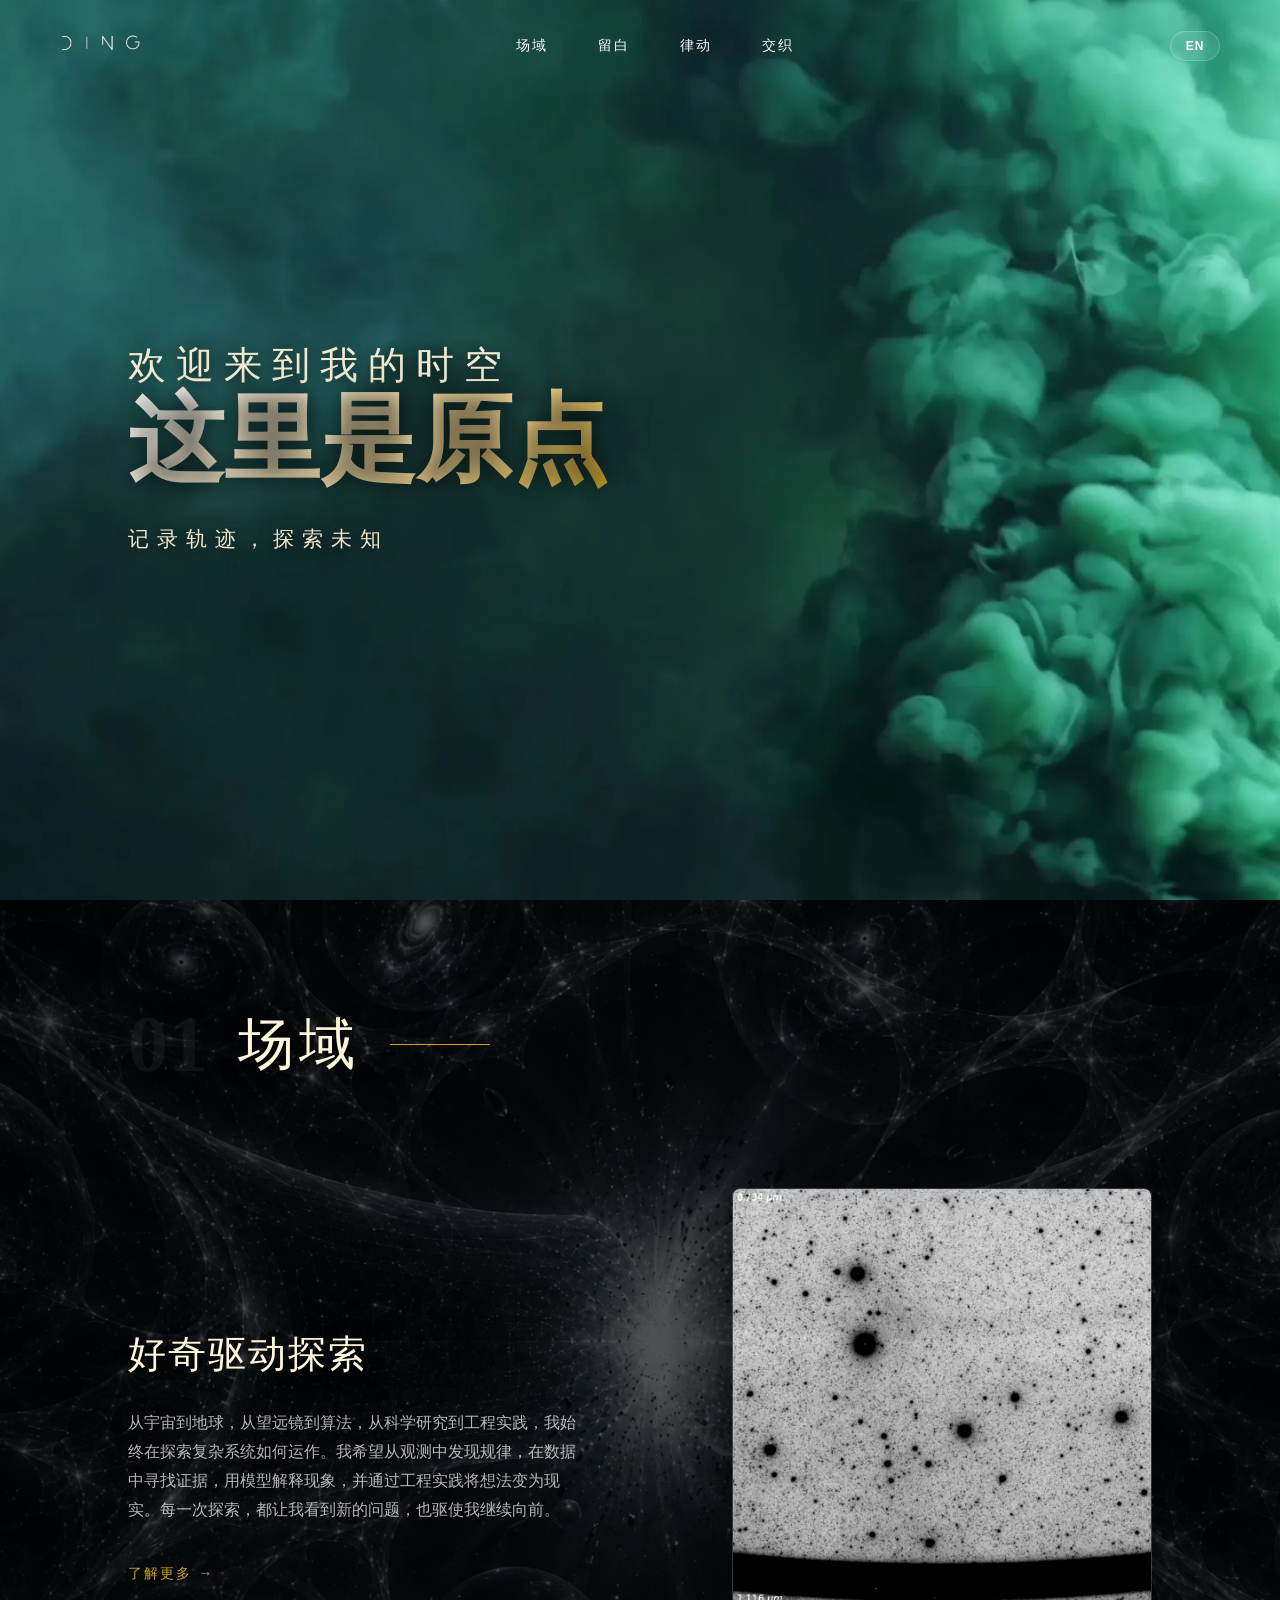
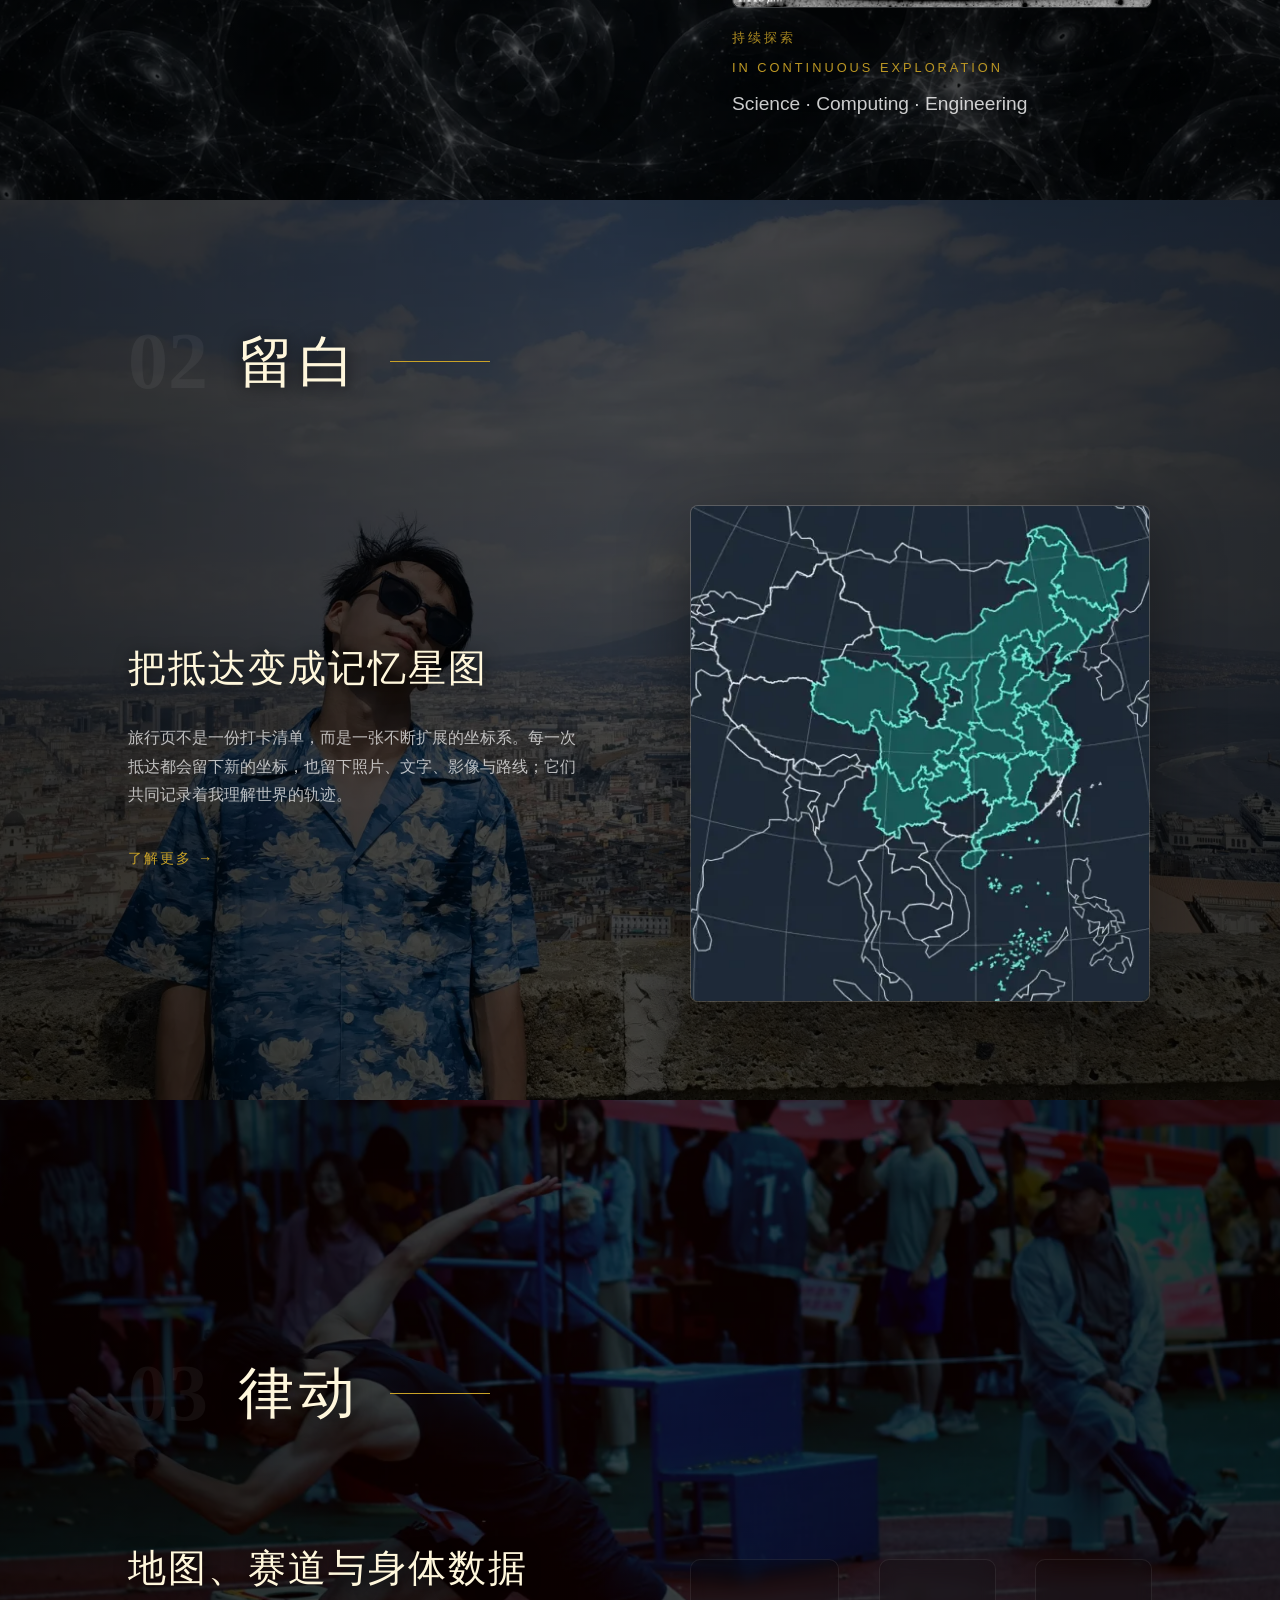
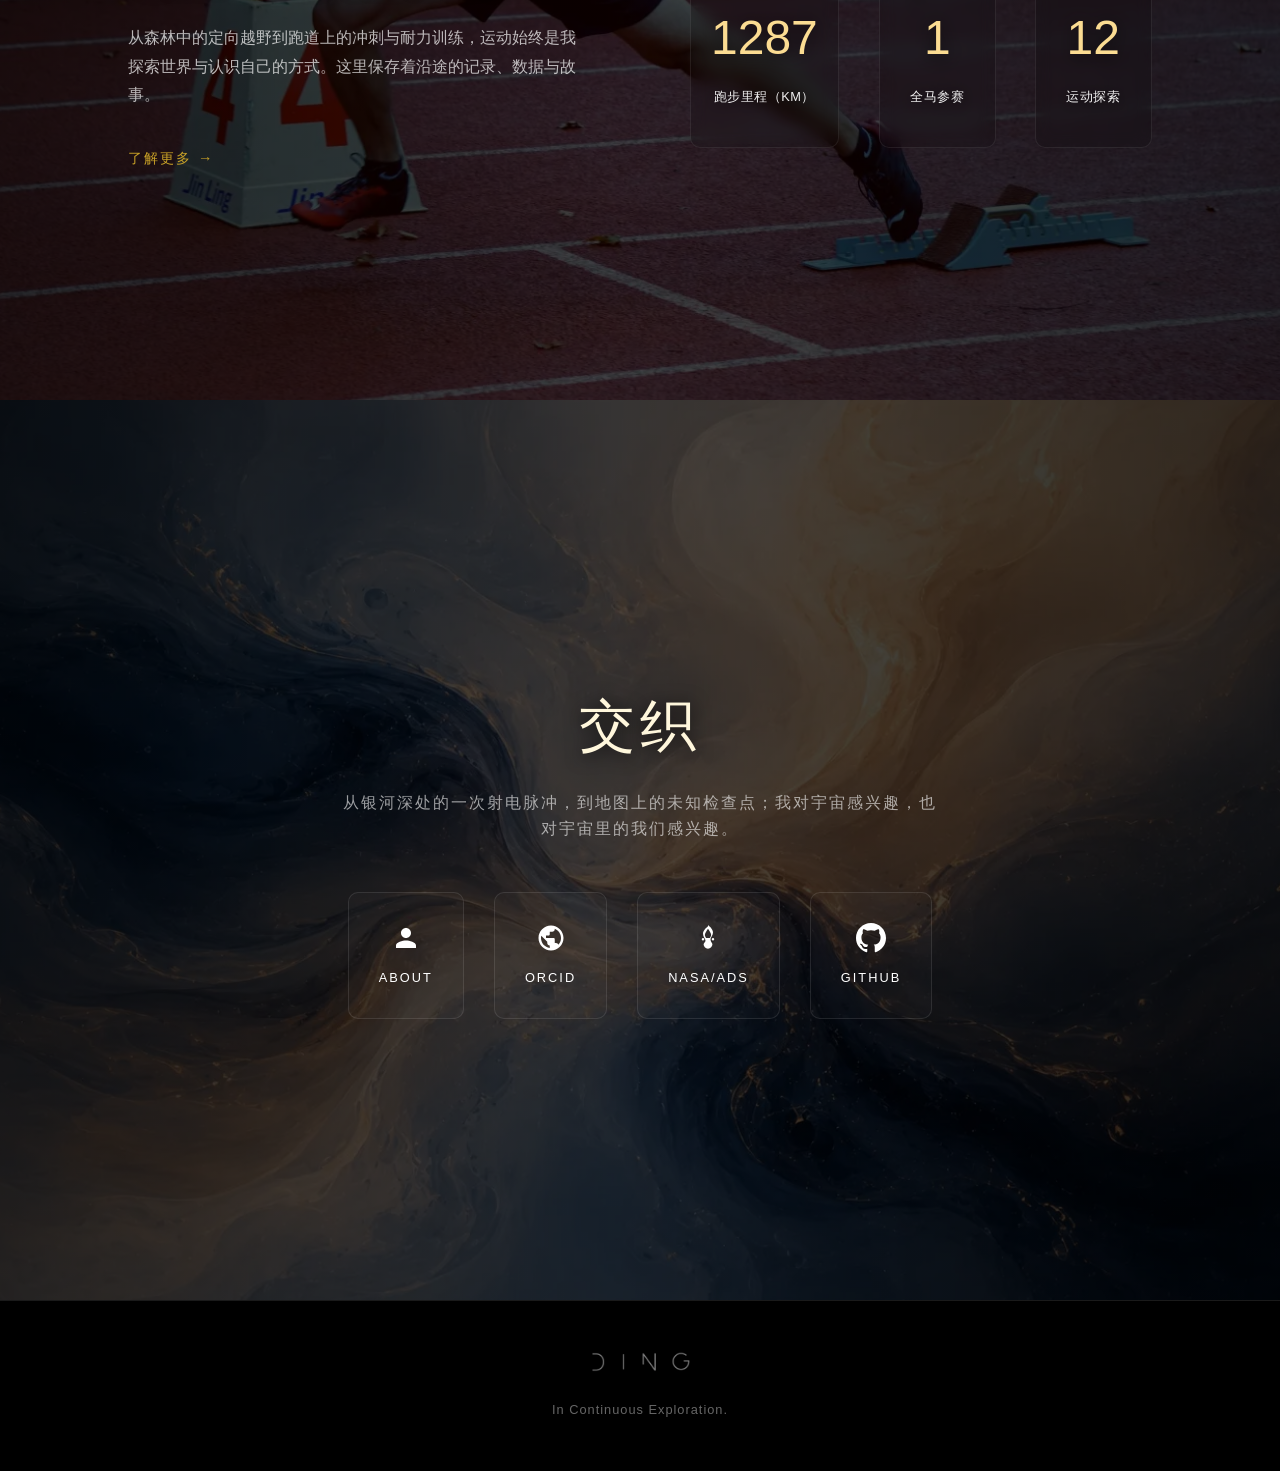
==== index.html @ 956bb393 "Update20260729" ====
<!DOCTYPE html>
<html lang="zh-CN">
<head>
    <meta charset="UTF-8">
    <meta name="viewport" content="width=device-width, initial-scale=1.0">
    <meta name="description" content="个人主页：场域、留白、律动与交织。">
    <title>原点 | Personal Homepage</title>
    <link rel="preload" as="image" href="images/mobile/1024/home.webp" media="(max-width: 768px)" fetchpriority="high">
    <link rel="preload" as="image" href="images/home.webp" media="(min-width: 769px)" fetchpriority="high">
    <link rel="stylesheet" href="css/style.css?v=mobile-home-20260605">
</head>
<body data-lang="zh">
    <!-- 加载屏 -->
    <div class="loader" id="loader">
        <div class="loader-logo">
            <img src="images/mobile/480/Ding_ver1.webp" srcset="images/mobile/480/Ding_ver1.webp 480w, images/Ding_ver1.png 900w" sizes="200px" alt="DING Logo" class="logo-img">
        </div>
        <div class="loader-progress">
            <div class="progress-bar"></div>
        </div>
    </div>

    <!-- 导航栏 -->
    <nav class="nav" id="nav">
        <div class="nav-logo">
            <img src="images/mobile/480/Ding_ver1.webp" srcset="images/mobile/480/Ding_ver1.webp 480w, images/Ding_ver1.png 900w" sizes="80px" alt="DING Logo" class="nav-logo-img">
        </div>
        <div class="nav-menu">
            <a href="#research" class="nav-link">
                <span class="lang-zh">场域</span>
                <span class="lang-en">Research</span>
            </a>
            <a href="#life" class="nav-link">
                <span class="lang-zh">留白</span>
                <span class="lang-en">Life</span>
            </a>
            <a href="#sports" class="nav-link">
                <span class="lang-zh">律动</span>
                <span class="lang-en">Motion</span>
            </a>
            <a href="#contact" class="nav-link">
                <span class="lang-zh">交织</span>
                <span class="lang-en">About</span>
            </a>
        </div>
        <button class="lang-toggle" id="langToggle">
            <span class="lang-icon">EN</span>
        </button>
        <div class="nav-toggle">
            <span></span>
            <span></span>
            <span></span>
        </div>
    </nav>

    <!-- Hero 区域 - 视频背景 -->
    <section class="hero" id="hero">
        <div class="hero-video">
            <picture class="hero-poster">
                <source type="image/webp" srcset="images/mobile/480/home.webp 480w, images/mobile/768/home.webp 768w, images/mobile/1024/home.webp 1024w, images/home.webp 1920w" sizes="100vw">
                <img loading="eager" decoding="async" fetchpriority="high" src="images/mobile/1024/home.webp" alt="" aria-hidden="true">
            </picture>
            <video id="heroVideo" autoplay muted loop playsinline preload="metadata" data-src="./videos/homepage_animation.mp4"></video>
            <!-- 视频加载时的占位背景 -->
            <div class="hero-placeholder"></div>
        </div>
        <div class="hero-overlay"></div>
        <div class="hero-content">
            <h1 class="hero-title">
                <span class="title-line lang-zh">欢迎来到我的时空</span>
                <span class="title-line lang-en">Welcome to My Spacetime</span>
                <span class="title-main lang-zh">这里是原点</span>
                <span class="title-main lang-en">This is the Origin</span>
            </h1>
            <p class="hero-subtitle lang-zh">记录轨迹，探索未知</p>
            <p class="hero-subtitle lang-en">Documenting Journeys, Exploring the Unknown</p>
        </div>
    </section>

    <!-- 科研区域 -->
    <section class="section section-research" id="research">
        <div class="section-bg">
            <img loading="lazy" decoding="async" src="images/mobile/1024/research.webp" srcset="images/mobile/480/research.webp 480w, images/mobile/768/research.webp 768w, images/mobile/1024/research.webp 1024w, images/research.webp 1535w" sizes="100vw" alt="Research Background" class="bg-image">
        </div>
        <div class="section-container">
            <div class="section-header">
                <span class="section-number">01</span>
                <h2 class="section-title">
                    <span class="lang-zh">场域</span>
                    <span class="lang-en">Research</span>
                </h2>
                <div class="section-line"></div>
            </div>
            <div class="section-content">
                <div class="content-text">
                    <h3 class="lang-zh">好奇驱动探索</h3>
                    <h3 class="lang-en">Curiosity Driven Exploration</h3>
                    <p class="lang-zh">从宇宙到地球，从望远镜到算法，从科学研究到工程实践，我始终在探索复杂系统如何运作。我希望从观测中发现规律，在数据中寻找证据，用模型解释现象，并通过工程实践将想法变为现实。每一次探索，都让我看到新的问题，也驱使我继续向前。</p>
                    <p class="lang-en">From the cosmos to the Earth, from telescopes to algorithms, and from scientific research to engineering practice, I am fascinated by the challenge of understanding complex systems. I seek patterns through observation, uncover evidence in data, build models to explain the world, and transform ideas into practical solutions through engineering. Every answer leads to new questions, and every question inspires the next journey of exploration.</p>
                    <a href="research.html" class="section-link">
                        <span class="lang-zh">了解更多 →</span>
                        <span class="lang-en">Learn More →</span>
                    </a>
                </div>
                <div class="content-visual">
                    <div class="visual-card research-portrait">
                        <div class="card-image">
                            <img loading="lazy" decoding="async" src="images/mobile/768/spherex.webp" srcset="images/mobile/480/spherex.webp 480w, images/mobile/768/spherex.webp 768w, images/mobile/1024/spherex.webp 1024w, images/spherex.webp 1614w" sizes="(max-width: 768px) 86vw, 420px" alt="SPHEREx telescope concept">
                        </div>
                        <div class="card-info">
                            <span class="lang-zh">持续探索</span>
                            <span class="lang-en">In continuous exploration</span>
                            <p class="lang-zh">Science · Computing · Engineering</p>
                            <p class="lang-en">Science · Computing · Engineering</p>
                        </div>
                    </div>
                </div>
            </div>
        </div>
    </section>

    <!-- 生活区域 -->
    <section class="section section-life" id="life">
        <div class="section-bg">
            <img loading="lazy" decoding="async" src="images/mobile/1024/life-bg.webp" srcset="images/mobile/480/life-bg.webp 480w, images/mobile/768/life-bg.webp 768w, images/mobile/1024/life-bg.webp 1024w, images/life-bg.webp 1920w" sizes="100vw" alt="Life Background" class="bg-image">
        </div>
        <div class="section-container">
            <div class="section-header">
                <span class="section-number">02</span>
                <h2 class="section-title">
                    <span class="lang-zh">留白</span>
                    <span class="lang-en">Life</span>
                </h2>
                <div class="section-line"></div>
            </div>
            <div class="section-content reverse">
                <div class="content-visual">
                    <div class="visual-card life-portrait">
                        <div class="card-image">
                            <img loading="lazy" decoding="async" src="images/mobile/768/life-map.webp" srcset="images/mobile/480/life-map.webp 480w, images/mobile/768/life-map.webp 768w, images/mobile/1024/life-map.webp 1024w, images/life-map.webp 1200w" sizes="(max-width: 768px) 86vw, 420px" alt="Life memory">
                        </div>
                    </div>
                </div>
                <div class="content-text">
                    <h3 class="lang-zh">把抵达变成记忆星图</h3>
                    <h3 class="lang-en">Turning Places into a Memory Map</h3>
                    <p class="lang-zh">旅行页不是一份打卡清单，而是一张不断扩展的坐标系。每一次抵达都会留下新的坐标，也留下照片、文字、影像与路线；它们共同记录着我理解世界的轨迹。</p>
                    <p class="lang-en">This is not a checklist of destinations, but a continuously expanding coordinate system. Every arrival adds a new set of coordinates, accompanied by photographs, writings, memories, and routes. Together, they form the trajectory of how I explore and understand the world.</p>
                    <a href="life.html" class="section-link">
                        <span class="lang-zh">了解更多 →</span>
                        <span class="lang-en">Learn More →</span>
                    </a>
                </div>
            </div>
        </div>
    </section>

    <!-- 运动区域 -->
    <section class="section section-sports" id="sports">
        <div class="section-bg">
            <img loading="lazy" decoding="async" src="images/mobile/1024/sports.webp" srcset="images/mobile/480/sports.webp 480w, images/mobile/768/sports.webp 768w, images/mobile/1024/sports.webp 1024w, images/sports.webp 1920w" sizes="100vw" alt="Sports Background" class="bg-image">
        </div>
        <div class="section-container">
            <div class="section-header">
                <span class="section-number">03</span>
                <h2 class="section-title">
                    <span class="lang-zh">律动</span>
                    <span class="lang-en">Motion</span>
                </h2>
                <div class="section-line"></div>
            </div>
            <div class="section-content">
                <div class="content-text">
                    <h3 class="lang-zh">地图、赛道与身体数据</h3>
                    <h3 class="lang-en">Maps, Tracks, and Body Data</h3>
                    <p class="lang-zh">从森林中的定向越野到跑道上的冲刺与耐力训练，运动始终是我探索世界与认识自己的方式。这里保存着沿途的记录、数据与故事。</p>
                    <p class="lang-en">From orienteering in the forest to sprints and endurance training on the track, sports have always been a way for me to explore the world and understand myself. Here, I keep records, data, and stories from my journeys.</p>
                    <a href="motion.html" class="section-link">
                        <span class="lang-zh">了解更多 →</span>
                        <span class="lang-en">Learn More →</span>
                    </a>
                </div>
                <div class="content-visual">
                    <div class="stats-grid">
                        <div class="stat-item">
                            <span class="stat-number" data-target="1658">0</span>
                            <span class="stat-label lang-zh">跑步里程（KM）</span>
                            <span class="stat-label lang-en">Distance(KM)</span>
                        </div>
                        <div class="stat-item">
                            <span class="stat-number" data-target="2">0</span>
                            <span class="stat-label lang-zh">全马参赛</span>
                            <span class="stat-label lang-en">Marathon</span>
                        </div>
                        <div class="stat-item">
                            <span class="stat-number" data-target="16">0</span>
                            <span class="stat-label lang-zh">运动探索</span>
                            <span class="stat-label lang-en">Exploration</span>
                        </div>
                    </div>
                </div>
            </div>
        </div>
    </section>

    <!-- 联系区域 -->
    <section class="section section-contact" id="contact">
        <div class="section-bg">
            <img loading="lazy" decoding="async" src="images/mobile/1024/jiaozhi.webp" srcset="images/mobile/480/jiaozhi.webp 480w, images/mobile/768/jiaozhi.webp 768w, images/mobile/1024/jiaozhi.webp 1024w, images/jiaozhi.webp 1536w" sizes="100vw" alt="About Background" class="bg-image">
        </div>
        <div class="section-container">
            <div class="contact-content">
                <h2 class="contact-title">
                    <span class="lang-zh">交织</span>
                    <span class="lang-en">Interwoven</span>
                </h2>
                <p class="contact-subtitle">
                    <span class="lang-zh">从银河深处的一次射电脉冲，到地图上的未知检查点；我对宇宙感兴趣，也对宇宙里的我们感兴趣。</span>
                    <span class="lang-en">From radio pulses in the Galaxy to unknown checkpoints on a map, I care about the universe and about us inside it.</span>
                </p>
                <div class="contact-links">
                    <a href="about.html" class="contact-link">
                        <svg viewBox="0 0 24 24"><path d="M12 12c2.21 0 4-1.79 4-4s-1.79-4-4-4-4 1.79-4 4 1.79 4 4 4zm0 2c-2.67 0-8 1.34-8 4v2h16v-2c0-2.66-5.33-4-8-4z"/></svg>
                        <span class="lang-zh">About</span>
                        <span class="lang-en">About</span>
                    </a>
                    <a href="https://orcid.org/0009-0006-4677-3780" target="_blank" class="contact-link">
                        <svg viewBox="0 0 24 24"><path d="M12 2C6.48 2 2 6.48 2 12s4.48 10 10 10 10-4.48 10-10S17.52 2 12 2zm-1 17.93c-3.95-.49-7-3.85-7-7.93 0-.62.08-1.21.21-1.79L9 15v1c0 1.1.9 2 2 2v1.93zm6.9-2.54c-.26-.81-1-1.39-1.9-1.39h-1v-3c0-.55-.45-1-1-1H8v-2h2c.55 0 1-.45 1-1V7h2c1.1 0 2-.9 2-2v-.41c2.93 1.19 5 4.06 5 7.41 0 2.08-.8 3.97-2.1 5.39z"/></svg>
                        <span class="lang-zh">ORCID</span>
                        <span class="lang-en">ORCID</span>
                    </a>
                    <a href="https://ui.adsabs.harvard.edu/" target="_blank" class="contact-link">
                        <svg viewBox="0 0 24 24"><path d="M12 2.5s-4 3-4 6c0 2.5 2 4 2 5.5S8.5 16 8.5 17c0 1.5 1.5 3.5 3.5 3.5s3.5-2 3.5-3.5c0-1-1.5-2-1.5-4s2-3 2-5.5c0-3-4-6-4-6zm0 2c1 1.5 2.5 3.5 2.5 5 0 1-.5 1.5-1 2.5h-3c-.5-1-1-1.5-1-2.5 0-1.5 1.5-3.5 2.5-5zM8 12c-.5 0-1 .5-1 1s.5 1 1 1 1-.5 1-1-.5-1-1-1zm8 0c-.5 0-1 .5-1 1s.5 1 1 1 1-.5 1-1-.5-1-1-1z"/></svg>
                        <span class="lang-zh">NASA/ADS</span>
                        <span class="lang-en">NASA/ADS</span>
                    </a>
                    <a href="https://github.com/HyneSeeker" target="_blank" class="contact-link">
                        <svg viewBox="0 0 24 24"><path d="M12 0C5.374 0 0 5.373 0 12c0 5.302 3.438 9.8 8.207 11.387.599.111.793-.261.793-.577v-2.234c-3.338.726-4.033-1.416-4.033-1.416-.546-1.387-1.333-1.756-1.333-1.756-1.089-.745.083-.729.083-.729 1.205.084 1.839 1.237 1.839 1.237 1.07 1.834 2.807 1.304 3.492.997.107-.775.418-1.305.762-1.604-2.665-.305-5.467-1.334-5.467-5.931 0-1.311.469-2.381 1.236-3.221-.124-.303-.535-1.524.117-3.176 0 0 1.008-.322 3.301 1.23A11.509 11.509 0 0112 5.803c1.02.005 2.047.138 3.006.404 2.291-1.552 3.297-1.23 3.297-1.23.653 1.653.242 2.874.118 3.176.77.84 1.235 1.911 1.235 3.221 0 4.609-2.807 5.624-5.479 5.921.43.372.823 1.102.823 2.222v3.293c0 .319.192.694.801.576C20.566 21.797 24 17.3 24 12c0-6.627-5.373-12-12-12z"/></svg>
                        <span>GitHub</span>
                    </a>
                </div>
            </div>
        </div>
    </section>

    <!-- 页脚 -->
    <footer class="footer">
        <div class="footer-content">
            <div class="footer-logo">
                <img loading="lazy" decoding="async" src="images/mobile/480/Ding_ver1.webp" srcset="images/mobile/480/Ding_ver1.webp 480w, images/Ding_ver1.png 900w" sizes="100px" alt="DING Logo" class="footer-logo-img">
            </div>
            <p class="footer-text">
                <span class="lang-zh">In Continuous Exploration.</span>
                <span class="lang-en">In Continuous Exploration.</span>
            </p>
        </div>
    </footer>

    <script src="js/main.js?v=mobile-home-20260605"></script>
</body>
</html>
---- css/style.css ----
/* ========== 全局样式 ========== */
* {
    margin: 0;
    padding: 0;
    box-sizing: border-box;
}

:root {
    --color-black: #000000;
    --color-dark: #0a0a0a;
    --color-gray: #1a1a1a;
    --color-light: #ffffff;
    --color-title: #fff7dc;
    --color-title-soft: #f2ead0;
    --color-accent: #c9a227;
    --color-gold: #d4af37;
    --font-primary: 'Helvetica Neue', 'Arial', sans-serif;
    --transition-slow: 0.8s cubic-bezier(0.25, 0.46, 0.45, 0.94);
    --transition-fast: 0.3s ease;
}

html {
    scroll-behavior: smooth;
    scrollbar-width: thin;
    scrollbar-color: var(--color-accent) var(--color-black);
}

body {
    font-family: var(--font-primary);
    background: var(--color-black);
    color: var(--color-light);
    overflow-x: hidden;
    line-height: 1.6;
}

/* ========== 滚动条样式 ========== */
::-webkit-scrollbar {
    width: 6px;
}

::-webkit-scrollbar-track {
    background: var(--color-black);
}

::-webkit-scrollbar-thumb {
    background: var(--color-accent);
    border-radius: 3px;
}

/* ========== 加载屏 ========== */
.loader {
    position: fixed;
    top: 0;
    left: 0;
    width: 100%;
    height: 100%;
    background: var(--color-black);
    display: flex;
    flex-direction: column;
    align-items: center;
    justify-content: center;
    z-index: 9999;
    transition: opacity 0.5s ease, visibility 0.5s ease;
}

.loader.loaded {
    opacity: 0;
    visibility: hidden;
}

.loader-logo {
    width: 200px;
    height: auto;
    animation: pulse 2s ease-in-out infinite;
}

.loader-logo .logo-img {
    width: 100%;
    height: auto;
}

.loader-progress {
    position: absolute;
    bottom: 30%;
    width: 200px;
    height: 2px;
    background: rgba(0, 0, 0, 0.28);
    overflow: hidden;
}

.progress-bar {
    height: 100%;
    background: var(--color-light);
    width: 0;
    transition: width 0.3s ease;
}

@keyframes pulse {
    0%, 100% {
        transform: scale(1);
        opacity: 1;
    }
    50% {
        transform: scale(1.05);
        opacity: 0.8;
    }
}

/* ========== 导航栏 ========== */
.nav {
    position: fixed;
    top: 0;
    left: 0;
    width: 100%;
    padding: 30px 60px;
    display: flex;
    align-items: center;
    justify-content: space-between;
    z-index: 100;
    transition: var(--transition-fast);
}

.nav.scrolled {
    background: linear-gradient(to bottom, rgba(0, 0, 0, 0.72), rgba(0, 0, 0, 0.28));
    backdrop-filter: blur(10px);
    padding: 20px 60px;
}

.nav-logo {
    width: 80px;
    height: auto;
}

.nav-logo .nav-logo-img {
    width: 100%;
    height: auto;
}

.nav-menu {
    display: flex;
    gap: 50px;
}

.nav-link {
    color: var(--color-light);
    text-decoration: none;
    font-size: 0.85rem;
    letter-spacing: 2px;
    text-transform: uppercase;
    position: relative;
    padding: 5px 0;
    transition: var(--transition-fast);
}

.nav-link::after {
    content: '';
    position: absolute;
    bottom: 0;
    left: 0;
    width: 0;
    height: 1px;
    background: var(--color-accent);
    transition: width var(--transition-fast);
}

.nav-link:hover::after {
    width: 100%;
}

/* 语言切换按钮 */
.lang-toggle {
    display: flex;
    align-items: center;
    justify-content: center;
    width: 50px;
    height: 30px;
    background: rgba(255, 255, 255, 0.1);
    border: 1px solid rgba(255, 255, 255, 0.2);
    border-radius: 15px;
    cursor: pointer;
    transition: var(--transition-fast);
}

.lang-toggle:hover {
    background: rgba(255, 255, 255, 0.2);
    border-color: var(--color-accent);
}

.lang-icon {
    font-size: 0.75rem;
    font-weight: 600;
    letter-spacing: 1px;
    color: var(--color-light);
}

.nav-toggle {
    display: none;
    flex-direction: column;
    gap: 6px;
    cursor: pointer;
}

.nav-toggle span {
    width: 25px;
    height: 2px;
    background: var(--color-light);
    transition: var(--transition-fast);
}

/* ========== Hero 区域 ========== */
.hero {
    position: relative;
    width: 100%;
    height: 100vh;
    overflow: hidden;
}

.hero-video {
    position: absolute;
    top: 0;
    left: 0;
    width: 100%;
    height: 100%;
    z-index: 1;
}

#heroVideo {
    width: 100%;
    height: 100%;
    object-fit: cover;
    z-index: 1;
    position: relative;
    opacity: 0;
    transition: opacity 0.45s ease;
}

#heroVideo.is-ready {
    opacity: 1;
}

.hero-poster {
    position: absolute;
    inset: 0;
    z-index: 0;
}

.hero-poster img {
    width: 100%;
    height: 100%;
    object-fit: cover;
    display: block;
}

.hero-placeholder {
    position: absolute;
    top: 0;
    left: 0;
    width: 100%;
    height: 100%;
    background: linear-gradient(135deg, #0a0a0a 0%, #1a1a2e 50%, #0a0a0a 100%);
    background-size: 200% 200%;
    animation: gradientShift 10s ease infinite;
    z-index: -1;
}

@keyframes gradientShift {
    0%, 100% { background-position: 0% 50%; }
    50% { background-position: 100% 50%; }
}

.hero-overlay {
    position: absolute;
    top: 0;
    left: 0;
    width: 100%;
    height: 100%;
    background: linear-gradient(to bottom,
        rgba(0, 0, 0, 0.3) 0%,
        rgba(0, 0, 0, 0.1) 50%,
        rgba(0, 0, 0, 0.5) 100%
    );
}

.hero-content {
    position: absolute;
    top: 50%;
    left: 10%;
    transform: translateY(-50%);
    z-index: 10;
}

.hero-title {
    font-size: clamp(3rem, 8vw, 6rem);
    font-weight: 300;
    line-height: 1.1;
    margin-bottom: 30px;
}

.title-line {
    display: block;
    font-size: 0.4em;
    letter-spacing: 10px;
    text-transform: uppercase;
    color: var(--color-title-soft);
    text-shadow: 0 2px 18px rgba(0, 0, 0, 0.75);
    opacity: 0;
    animation: fadeInUp 1s ease 0.5s forwards;
}

.title-main {
    display: block;
    font-weight: 700;
    background: linear-gradient(135deg, #ffffff, #fbdc92 72%, #c9a227);
    -webkit-background-clip: text;
    -webkit-text-fill-color: transparent;
    background-clip: text;
    text-shadow: 0 2px 22px rgba(0, 0, 0, 0.72);
    opacity: 0;
    animation: fadeInUp 1s ease 0.7s forwards;
}

.hero-subtitle {
    font-size: clamp(1rem, 2vw, 1.3rem);
    letter-spacing: 8px;
    text-transform: uppercase;
    color: var(--color-title-soft);
    text-shadow: 0 2px 16px rgba(0, 0, 0, 0.72);
    opacity: 0;
    animation: fadeInUp 1s ease 0.9s forwards;
}

@keyframes fadeInUp {
    from {
        opacity: 0;
        transform: translateY(30px);
    }
    to {
        opacity: 1;
        transform: translateY(0);
    }
}

.hero-scroll {
    position: absolute;
    bottom: 50px;
    left: 10%;
    display: flex;
    flex-direction: column;
    gap: 15px;
    opacity: 0;
    animation: fadeIn 1s ease 1.2s forwards;
}

.hero-scroll span {
    font-size: 0.75rem;
    letter-spacing: 3px;
    text-transform: uppercase;
    color: rgba(255, 255, 255, 0.6);
}

.scroll-line {
    width: 1px;
    height: 60px;
    background: linear-gradient(to bottom, var(--color-accent), transparent);
    animation: scrollPulse 2s ease-in-out infinite;
}

@keyframes scrollPulse {
    0%, 100% { opacity: 0.3; }
    50% { opacity: 1; }
}

@keyframes fadeIn {
    to { opacity: 1; }
}

/* ========== 区块通用样式 ========== */
.section {
    position: relative;
    min-height: 100vh;
    display: flex;
    flex-direction: column;
    justify-content: center;
    padding: 0 10%;
    margin: 0;
    overflow: hidden;
    isolation: isolate;
    background: var(--color-black);
}

.section-research {
    --section-bg-image: url('../images/research.webp');
    --section-bg-opacity: 0.54;
}

.section-life {
    --section-bg-image: url('../images/life-bg.webp');
    --section-bg-position: center 64%;
    --section-bg-opacity: 0.48;
}

.section-sports {
    --section-bg-image: url('../images/sports.webp');
    --section-bg-position: center 62%;
    --section-bg-opacity: 0.50;
}

.section-contact {
    --section-bg-image: url('../images/jiaozhi.webp');
    --section-bg-position: center 62%;
    --section-bg-opacity: 0.48;
}

.section-bg {
    position: absolute;
    inset: 0;
    width: 100%;
    height: 100%;
    z-index: 0;
    pointer-events: none;
}

.section-bg::before {
    content: '';
    position: absolute;
    inset: 0;
    background: var(--color-black);
}

.section.visible .bg-image {
    transform: scale(1.18);
}

.section-bg::after {
    content: '';
    position: absolute;
    inset: 0;
    background: linear-gradient(90deg,
        rgba(0, 0, 0, 0.58) 0%,
        rgba(0, 0, 0, 0.38) 48%,
        rgba(0, 0, 0, 0.58) 100%);
}

.bg-gradient {
    width: 100%;
    height: 100%;
    opacity: 0.5;
}

.gradient-1 {
    background: linear-gradient(135deg, #0a0a0a 0%, #1a1a2e 100%);
}

.gradient-2 {
    background: linear-gradient(135deg, #0a0505 0%, #2e0a0a 100%);
}

.gradient-3 {
    background: linear-gradient(135deg, #050a0a 0%, #0a2e2e 100%);
}

.gradient-4 {
    background: linear-gradient(135deg, #0a0a0a 0%, #1a1a1a 100%);
}

/* 区块背景图片 */
.bg-image {
    display: block;
    position: absolute;
    inset: 0;
    width: 100%;
    height: 100%;
    object-fit: cover;
    object-position: var(--section-bg-position, center);
    opacity: var(--section-bg-opacity, 0.5);
    transform: scale(1.14);
    transform-origin: center;
    transition: transform 1.6s ease, opacity 1.2s ease;
}

.section-container {
    position: relative;
    z-index: 1;
    width: 100%;
    max-width: 1400px;
    margin: 0 auto;
    padding: 60px 0;
}

.section-header,
.content-text,
.content-visual,
.contact-content {
    opacity: 0;
    transform: translateY(28px);
    transition: opacity 0.9s ease, transform 0.9s ease;
}

.section.visible .section-header,
.section.visible .content-text,
.section.visible .content-visual,
.section.visible .contact-content {
    opacity: 1;
    transform: translateY(0);
}

.section.visible .content-text,
.section.visible .contact-content {
    transition-delay: 0.12s;
}

.section.visible .content-visual {
    transition-delay: 0.24s;
}

.section-header {
    display: flex;
    align-items: center;
    gap: 30px;
    margin-bottom: 80px;
}

.section-number {
    font-size: 5rem;
    font-weight: 700;
    color: rgba(255, 255, 255, 0.05);
    font-family: 'Times New Roman', serif;
}

.section-title {
    font-size: clamp(2rem, 5vw, 3.5rem);
    font-weight: 300;
    letter-spacing: 5px;
    text-transform: uppercase;
    color: var(--color-title);
    text-shadow: 0 2px 18px rgba(0, 0, 0, 0.82);
}

.section-line {
    width: 100px;
    height: 1px;
    background: var(--color-accent);
}

.section-content {
    display: grid;
    grid-template-columns: 1fr 1fr;
    gap: 100px;
    align-items: center;
}

.section-content.reverse {
    direction: rtl;
}

.section-content.reverse > * {
    direction: ltr;
}

.content-text h3 {
    font-size: clamp(1.5rem, 3vw, 2.5rem);
    font-weight: 300;
    margin-bottom: 25px;
    letter-spacing: 2px;
    color: var(--color-title);
    text-shadow: 0 2px 16px rgba(0, 0, 0, 0.78);
}

.content-text p {
    font-size: 1rem;
    color: rgba(255, 255, 255, 0.7);
    line-height: 1.8;
    margin-bottom: 35px;
}

.section-link {
    display: inline-flex;
    align-items: center;
    gap: 10px;
    color: var(--color-accent);
    text-decoration: none;
    font-size: 0.9rem;
    letter-spacing: 2px;
    text-transform: uppercase;
    transition: var(--transition-fast);
}

.section-link:hover {
    gap: 20px;
}

/* ========== 视觉元素 ========== */
.visual-card {
    position: relative;
}

.card-image {
    position: relative;
    width: 100%;
    aspect-ratio: 4/3;
    display: flex;
    align-items: center;
    justify-content: center;
    border-radius: 8px;
    overflow: hidden;
    background: rgba(255, 255, 255, 0.04);
    border: 1px solid rgba(255, 255, 255, 0.14);
    box-shadow: 0 26px 70px rgba(0, 0, 0, 0.42);
}

.card-image img {
    width: 100%;
    height: 100%;
    object-fit: cover;
    transform: scale(1.02);
    transition: transform 1.2s ease;
}

.visual-card:hover .card-image img {
    transform: scale(1.06);
}

.card-info {
    margin-top: 20px;
}

.card-info span {
    display: block;
    font-size: 0.8rem;
    letter-spacing: 3px;
    text-transform: uppercase;
    color: var(--color-accent);
    margin-bottom: 10px;
}

.card-info p {
    font-size: 1.2rem;
    color: rgba(255, 255, 255, 0.8);
}

.research-portrait {
    max-width: 420px;
    margin-left: auto;
}

.research-portrait .card-image {
    aspect-ratio: 1;
}

.research-portrait .card-image img {
    filter: contrast(1.08) brightness(1.12);
}

/* ========== 网格布局 ========== */
.visual-grid {
    display: grid;
    grid-template-columns: repeat(2, 1fr);
    gap: 20px;
}

.grid-item {
    aspect-ratio: 1;
    display: flex;
    align-items: center;
    justify-content: center;
    border-radius: 10px;
    font-size: 1.2rem;
    letter-spacing: 3px;
    text-transform: uppercase;
    transition: var(--transition-fast);
}

.grid-item:hover {
    transform: scale(1.02);
}

.life-portrait {
    max-width: 460px;
    margin-right: auto;
}

.life-portrait .card-image {
    aspect-ratio: 1206/1304;
}

/* ========== 统计数据 ========== */
.stats-grid {
    display: grid;
    grid-template-columns: repeat(3, 1fr);
    gap: 40px;
}

.stat-item {
    text-align: center;
    padding: 40px 20px;
    background: rgba(0, 0, 0, 0.16);
    border: 1px solid rgba(255, 255, 255, 0.08);
    border-radius: 10px;
    backdrop-filter: blur(8px);
    transition: var(--transition-fast);
}

.stat-item:hover {
    background: rgba(0, 0, 0, 0.24);
    border-color: var(--color-accent);
    transform: translateY(-5px);
}

.stat-number {
    display: block;
    font-size: 3rem;
    font-weight: 500;
    color: #fbdc92;
    margin-bottom: 10px;
    text-shadow: 0 2px 18px rgba(0, 0, 0, 0.65);
}

.stat-label {
    display: block;
    font-size: 0.8rem;
    letter-spacing: 2px;
    text-transform: uppercase;
    color: rgba(255, 255, 255, 0.94);
    text-shadow: 0 2px 14px rgba(0, 0, 0, 0.72);
    white-space: nowrap;
}

.stat-label.lang-zh {
    letter-spacing: 0.5px;
}

/* ========== 联系区域 ========== */
.section-contact {
    min-height: 100vh;
}

.contact-content {
    text-align: center;
    max-width: 600px;
    margin: 0 auto;
}

.contact-title {
    font-size: clamp(2rem, 5vw, 3.5rem);
    font-weight: 300;
    margin-bottom: 20px;
    letter-spacing: 5px;
    color: var(--color-title);
    text-shadow: 0 2px 18px rgba(0, 0, 0, 0.82);
}

.contact-subtitle {
    font-size: 1rem;
    color: rgba(255, 255, 255, 0.6);
    margin-bottom: 50px;
    letter-spacing: 2px;
}

.contact-links {
    display: flex;
    justify-content: center;
    gap: 30px;
    flex-wrap: wrap;
}

.contact-link {
    display: flex;
    flex-direction: column;
    align-items: center;
    gap: 15px;
    padding: 30px;
    background: rgba(255, 255, 255, 0.02);
    border: 1px solid rgba(255, 255, 255, 0.1);
    border-radius: 10px;
    color: var(--color-light);
    text-decoration: none;
    transition: var(--transition-fast);
}

.contact-link:hover {
    background: rgba(255, 255, 255, 0.05);
    border-color: var(--color-accent);
    transform: translateY(-5px);
}

.contact-link svg {
    width: 30px;
    height: 30px;
    fill: currentColor;
}

.contact-link span {
    font-size: 0.8rem;
    letter-spacing: 2px;
    text-transform: uppercase;
}

/* ========== 页脚 ========== */
.footer {
    padding: 50px 10%;
    border-top: 1px solid rgba(255, 255, 255, 0.1);
}

.footer-content {
    display: flex;
    flex-direction: column;
    align-items: center;
    gap: 20px;
}

.footer-logo {
    width: 100px;
    height: auto;
}

.footer-logo .footer-logo-img {
    width: 100%;
    height: auto;
    opacity: 0.5;
}

.footer-text {
    font-size: 0.8rem;
    color: rgba(255, 255, 255, 0.4);
    letter-spacing: 1px;
}

/* ========== 响应式设计 ========== */
@media (max-width: 1024px) {
    .nav {
        padding: 20px 30px;
    }

    .section {
        padding: 100px 5%;
    }

    .section-content {
        grid-template-columns: 1fr;
        gap: 50px;
    }

    .section-content.reverse {
        direction: ltr;
    }

    .visual-grid {
        order: -1;
    }

    .research-portrait,
    .life-portrait {
        margin: 0;
        max-width: none;
    }

    .life-portrait {
        order: -1;
    }
}

@media (max-width: 768px) {
    .lang-toggle {
        margin-right: 15px;
    }

    .nav-menu {
        display: none;
        position: absolute;
        top: 100%;
        left: 0;
        width: 100%;
        flex-direction: column;
        gap: 0;
        background: rgba(0, 0, 0, 0.95);
        padding: 20px 0;
    }

    .nav-menu.active {
        display: flex;
    }

    .nav-link {
        padding: 15px 30px;
        border-bottom: 1px solid rgba(255, 255, 255, 0.1);
    }

    .nav-toggle {
        display: flex;
    }

    .hero-content {
        left: 5%;
    }

    .hero-scroll {
        left: 5%;
    }

    .section-header {
        flex-direction: column;
        align-items: flex-start;
        gap: 15px;
    }

    .section-number {
        font-size: 3rem;
    }

    .section-line {
        width: 60px;
    }

    .stats-grid {
        grid-template-columns: 1fr;
        gap: 20px;
    }

    .contact-links {
        flex-direction: column;
        align-items: center;
    }

    .contact-link {
        width: 100%;
        max-width: 300px;
    }
}

@media (max-width: 480px) {
    .section {
        padding: 80px 5%;
    }

    .hero-title {
        font-size: 2.5rem;
    }

    .visual-grid {
        grid-template-columns: 1fr;
    }

}

@media (max-width: 768px), (pointer: coarse) {
    #heroVideo {
        display: none;
    }

    .nav,
    .nav.scrolled,
    .stat-item,
    .contact-link {
        backdrop-filter: none !important;
        -webkit-backdrop-filter: none !important;
    }

    .loader-logo,
    .hero-title,
    .hero-subtitle,
    .hero-scroll,
    .section,
    .visual-card,
    .grid-item,
    .stat-item,
    .contact-link {
        animation: none !important;
        transition-duration: 0.18s !important;
    }

    .hero-overlay {
        animation: none !important;
    }

    .bg-image,
    .card-image img,
    .grid-item img {
        filter: none !important;
    }

    .visual-card,
    .grid-item,
    .stat-item,
    .contact-link {
        box-shadow: none !important;
        transform: none !important;
    }
}

/* ========== 语言切换 ========== */
/* 默认显示中文，隐藏英文 */
.lang-en {
    display: none;
}

/* 英文模式：显示英文，隐藏中文 */
body[data-lang="en"] .lang-zh {
    display: none;
}

body[data-lang="en"] .lang-en {
    display: inline;
}

body[data-lang="en"] .hero-title .title-line.lang-en,
body[data-lang="en"] .hero-title .title-main.lang-en {
    display: block;
}

/* 特殊处理块级元素 */
body[data-lang="en"] h3.lang-en,
body[data-lang="en"] p.lang-en,
body[data-lang="en"] .stat-label.lang-en {
    display: block;
}

/* 中文模式的块级元素 */
h3.lang-zh,
p.lang-zh,
.stat-label.lang-zh {
    display: block;
}

body[data-lang="en"] h3.lang-zh,
body[data-lang="en"] p.lang-zh,
body[data-lang="en"] .stat-label.lang-zh {
    display: none;
}

/* 语言切换按钮状态 */
body[data-lang="en"] .lang-icon {
    content: "中文";
}
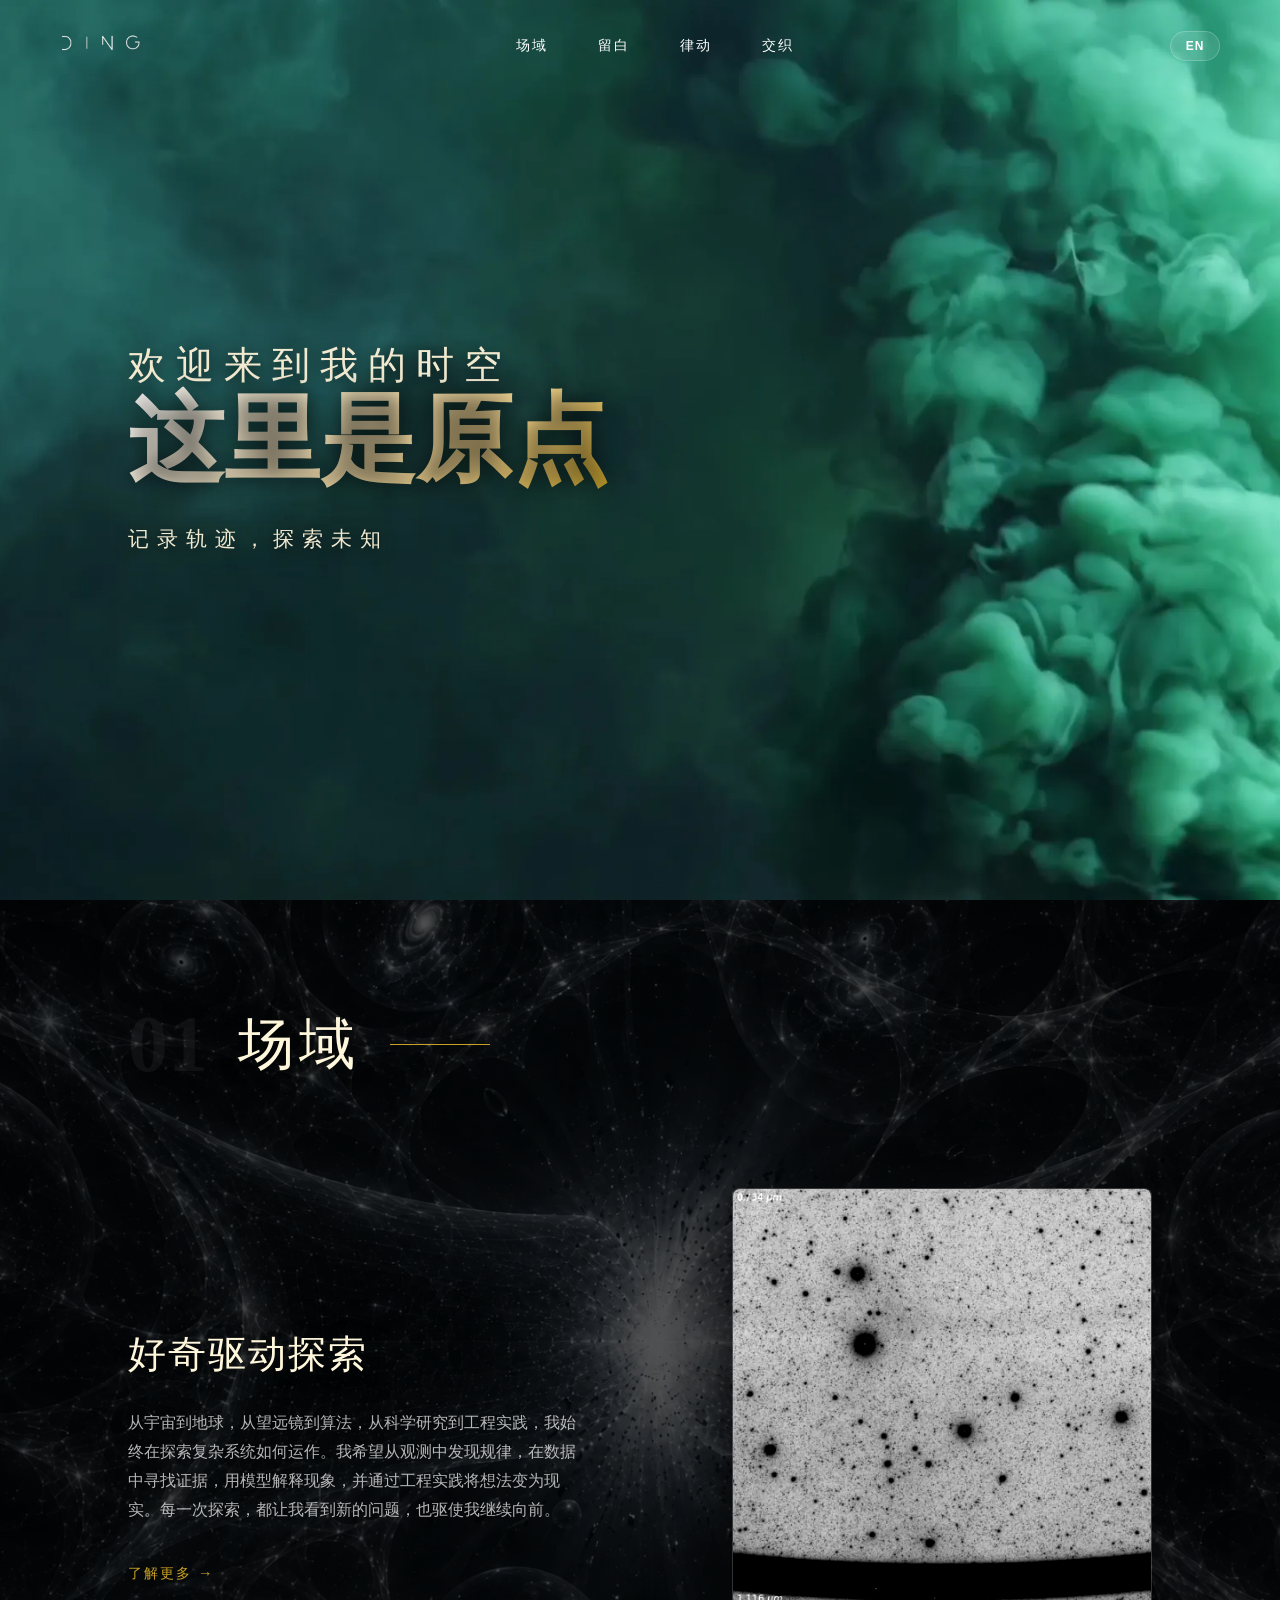
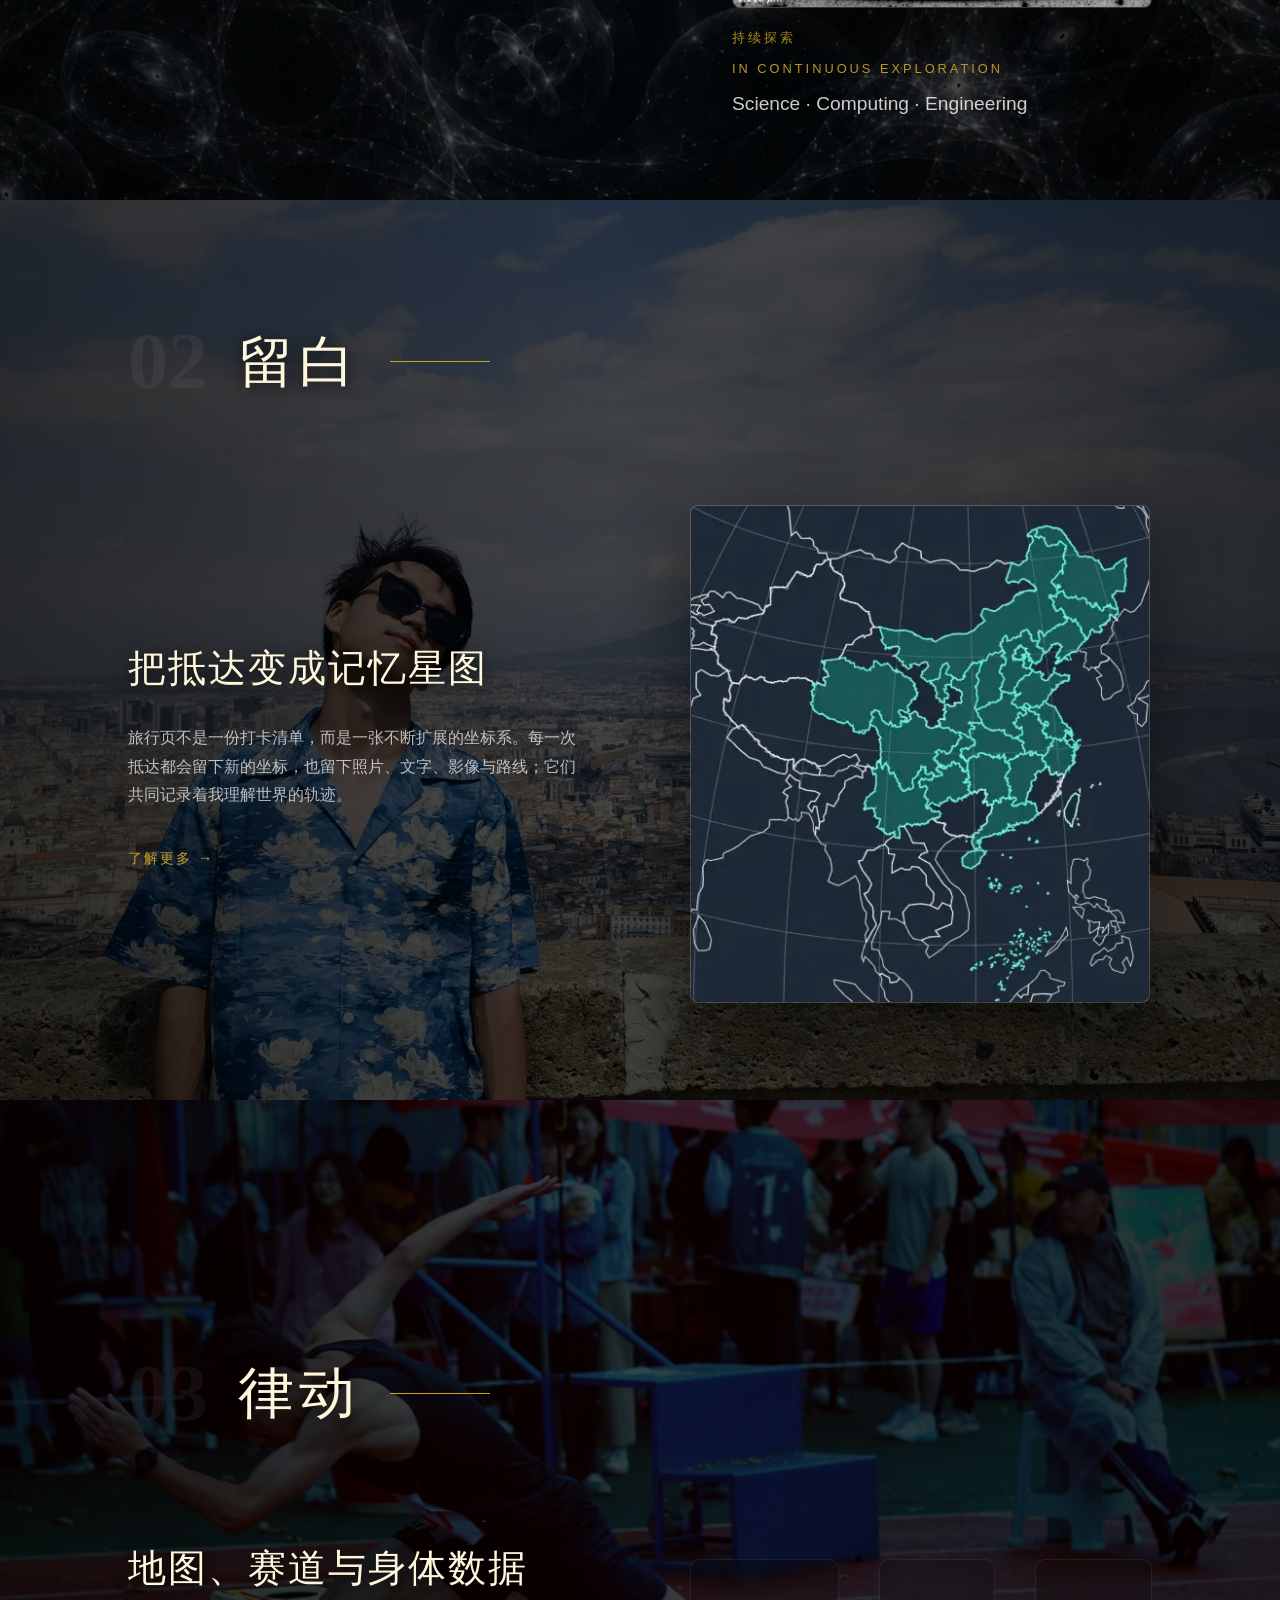
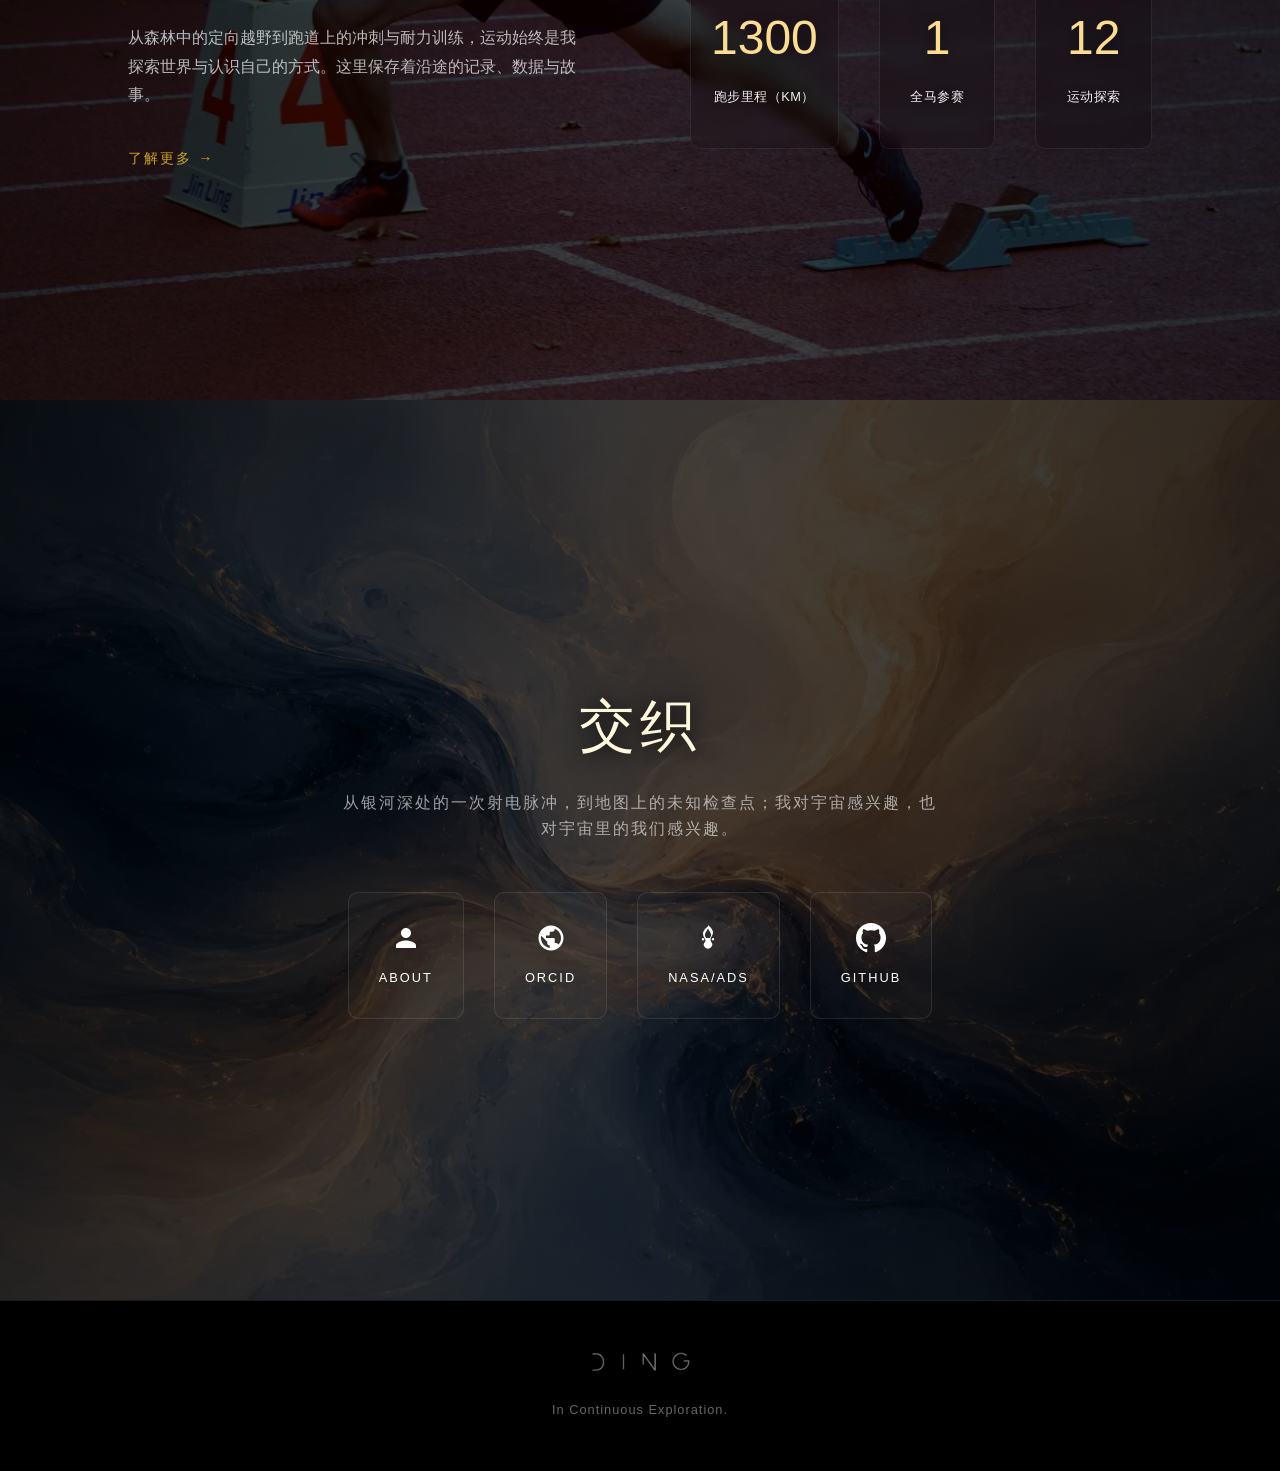
==== commit 4d43e6db: "Optimize20260729" ====
--- a/index.html
+++ b/index.html
@@ -60,7 +60,7 @@
                 <source type="image/webp" srcset="images/mobile/480/home.webp 480w, images/mobile/768/home.webp 768w, images/mobile/1024/home.webp 1024w, images/home.webp 1920w" sizes="100vw">
                 <img loading="eager" decoding="async" fetchpriority="high" src="images/mobile/1024/home.webp" alt="" aria-hidden="true">
             </picture>
-            <video id="heroVideo" autoplay muted loop playsinline preload="metadata" data-src="./videos/homepage_animation.mp4"></video>
+            <video id="heroVideo" autoplay muted loop playsinline preload="metadata" data-src="./videos/homepage_animation.mp4?v=performance-20260729"></video>
             <!-- 视频加载时的占位背景 -->
             <div class="hero-placeholder"></div>
         </div>
@@ -256,6 +256,6 @@
         </div>
     </footer>
 
-    <script src="js/main.js?v=mobile-home-20260605"></script>
+    <script src="js/main.js?v=performance-20260729"></script>
 </body>
 </html>
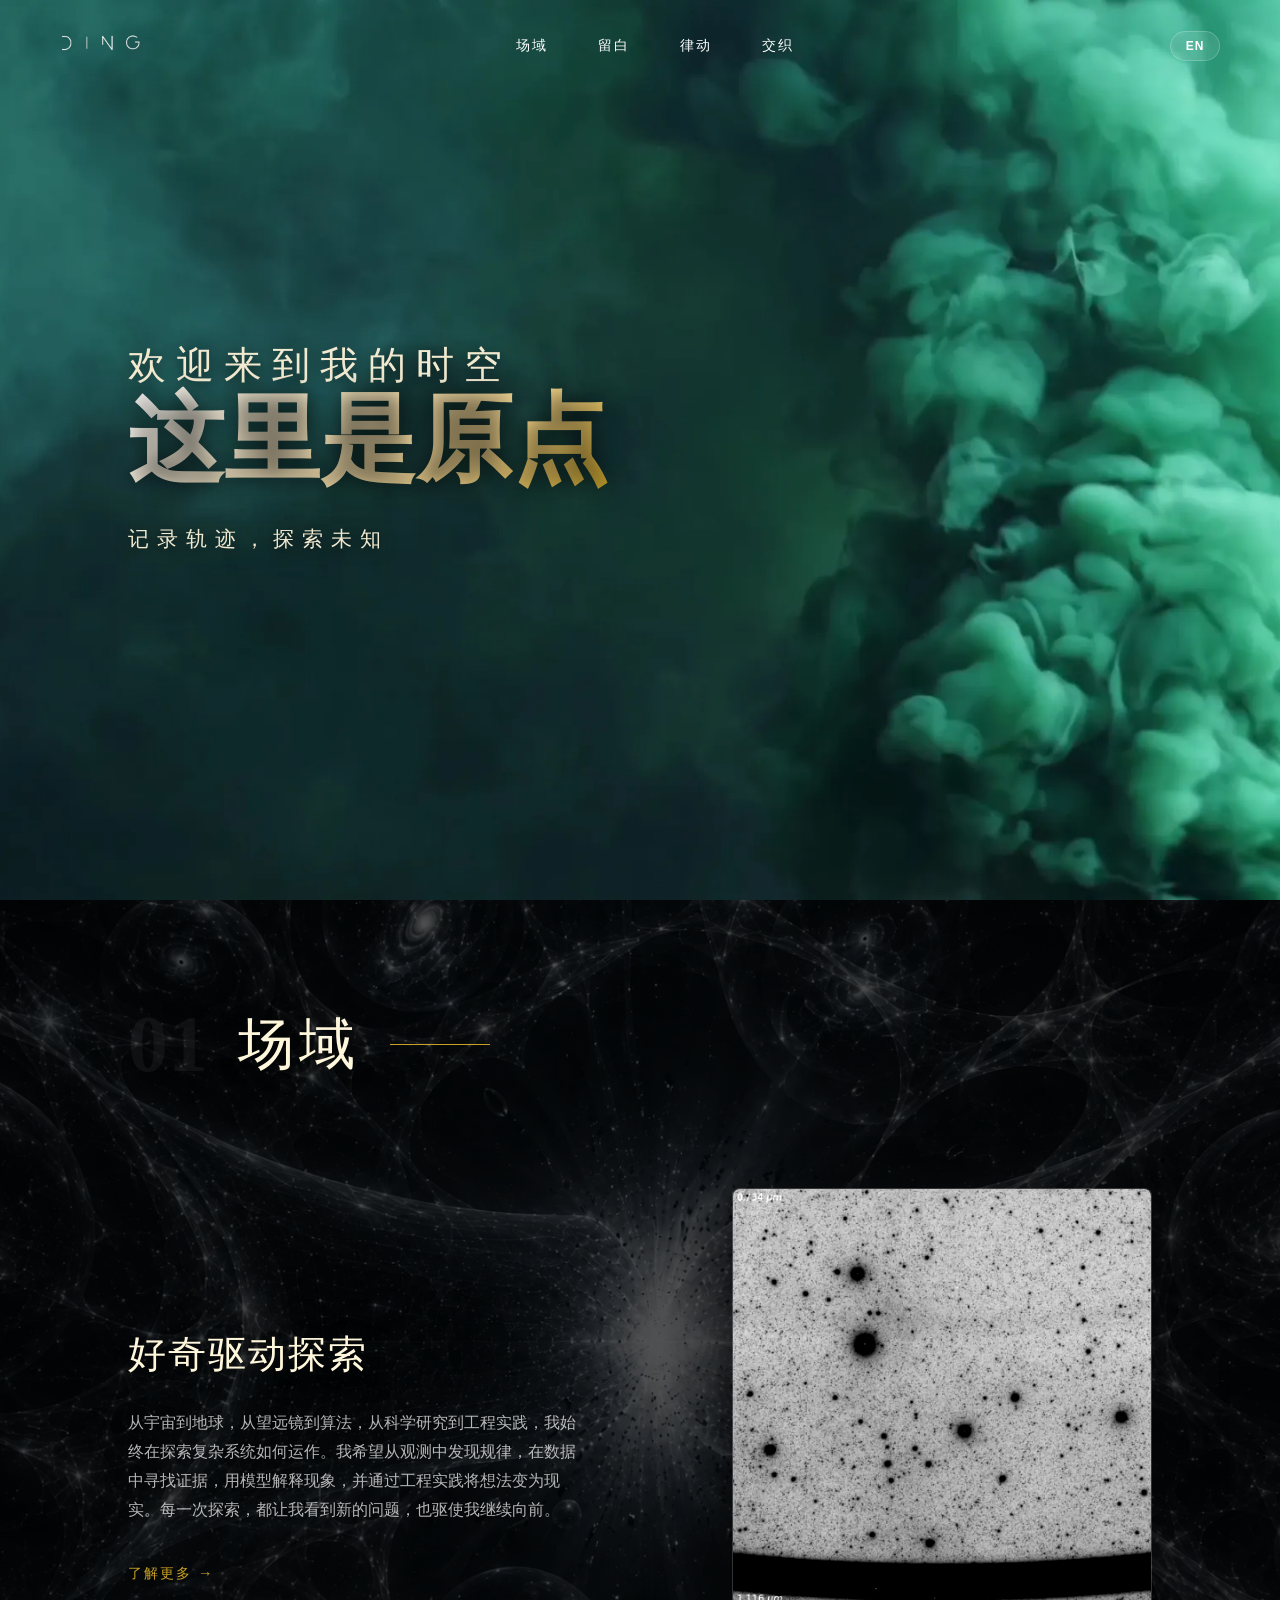
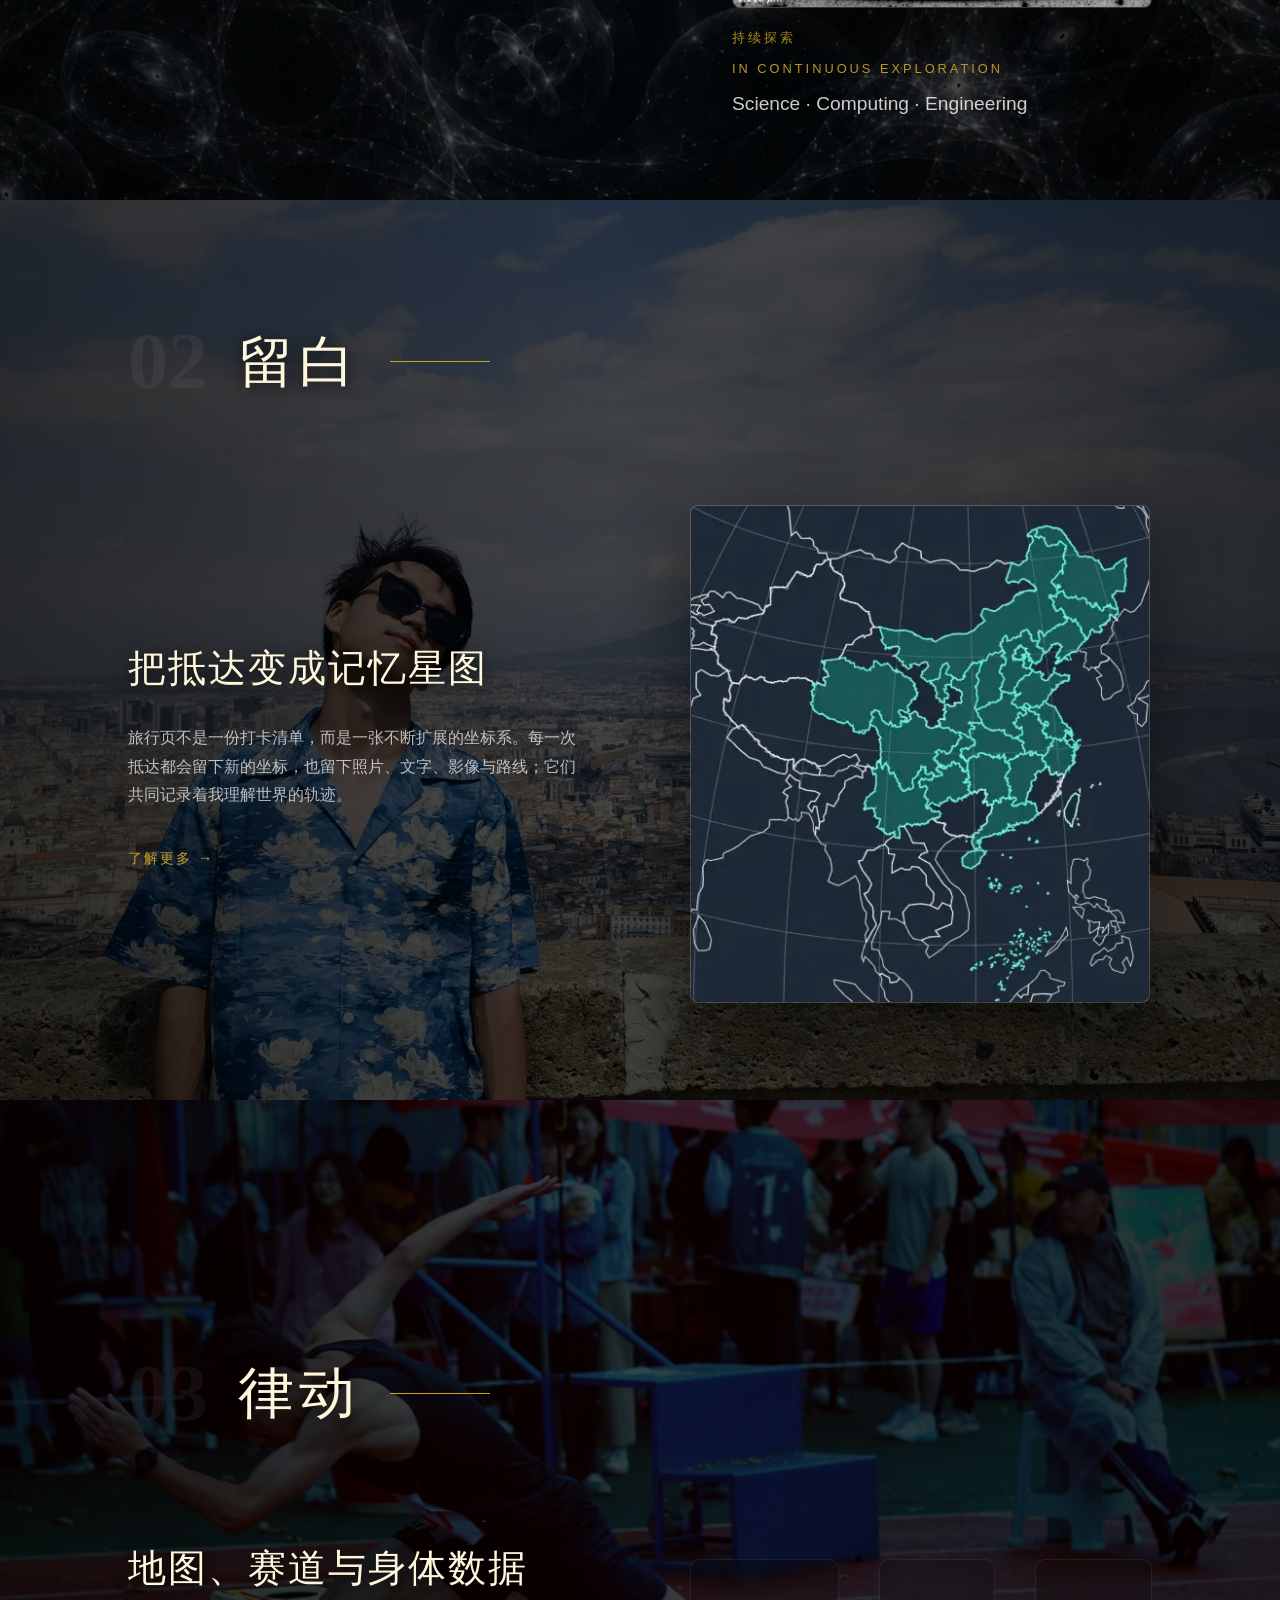
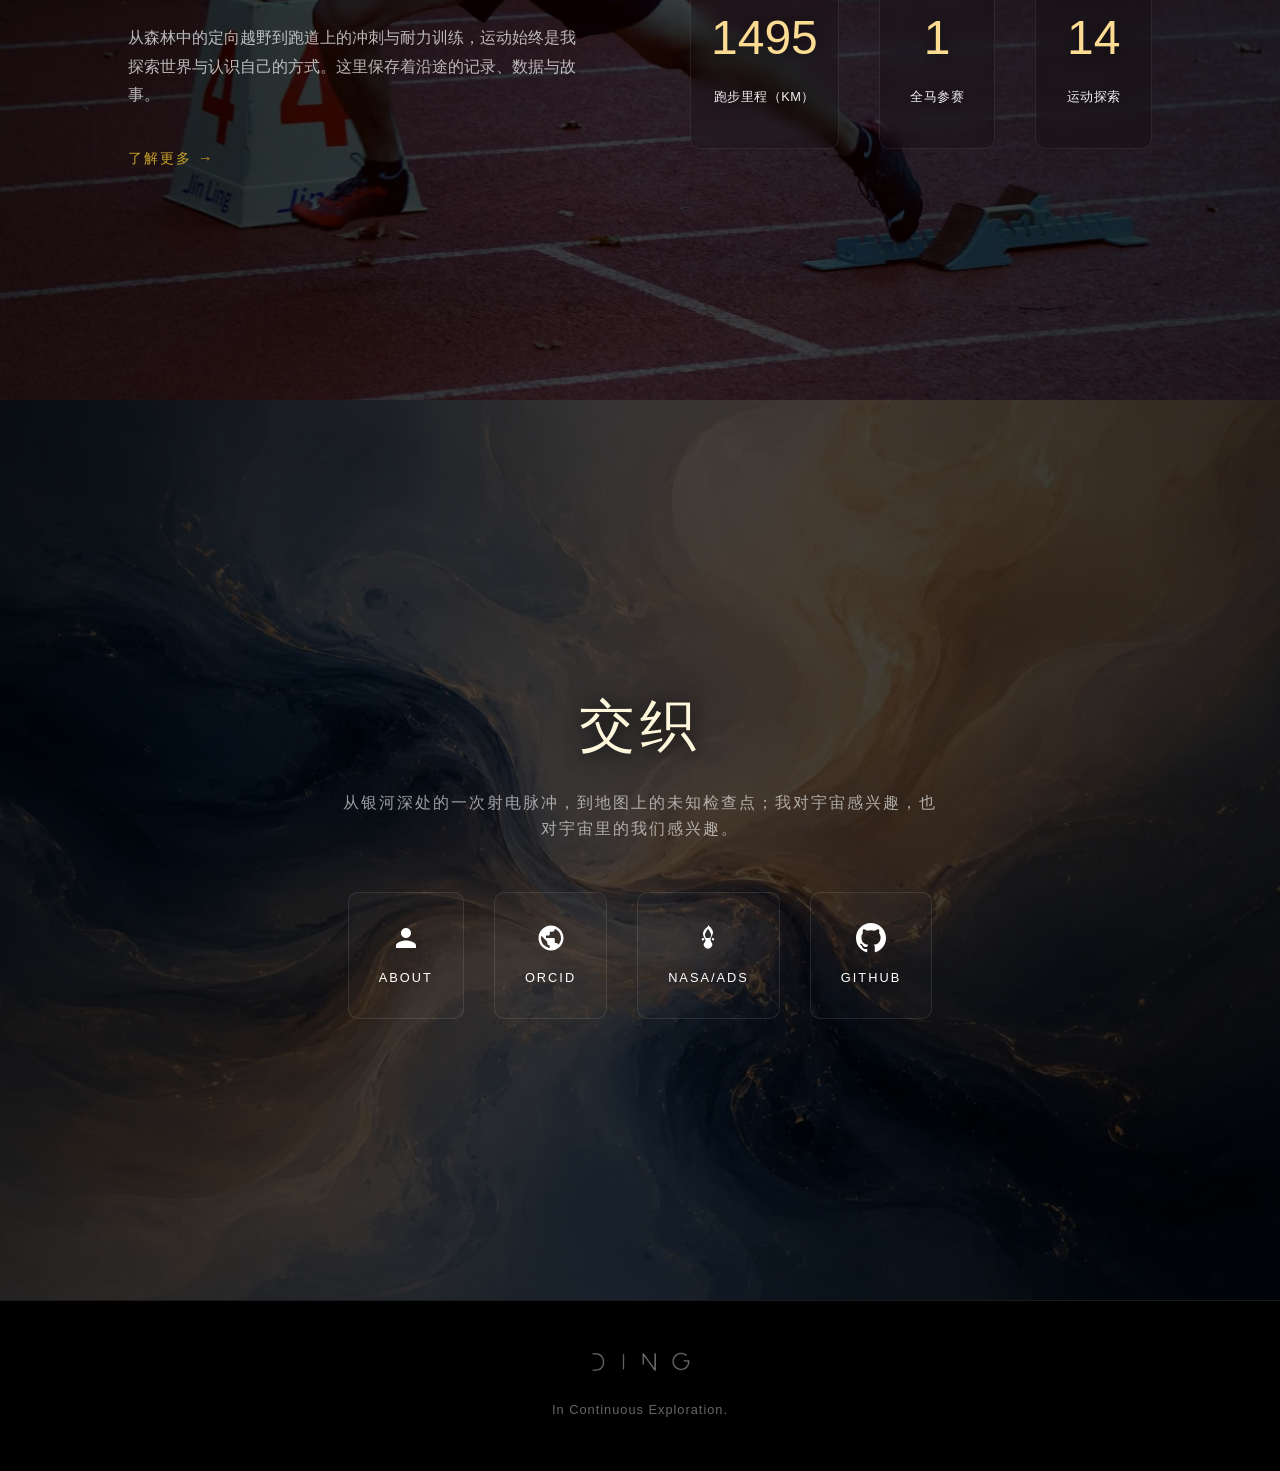
==== commit 7e49f5b9: "Optimize20260730" ====
--- a/index.html
+++ b/index.html
@@ -256,6 +256,6 @@
         </div>
     </footer>
 
-    <script src="js/main.js?v=performance-20260729"></script>
+    <script src="js/main.js?v=performance-20260730"></script>
 </body>
 </html>
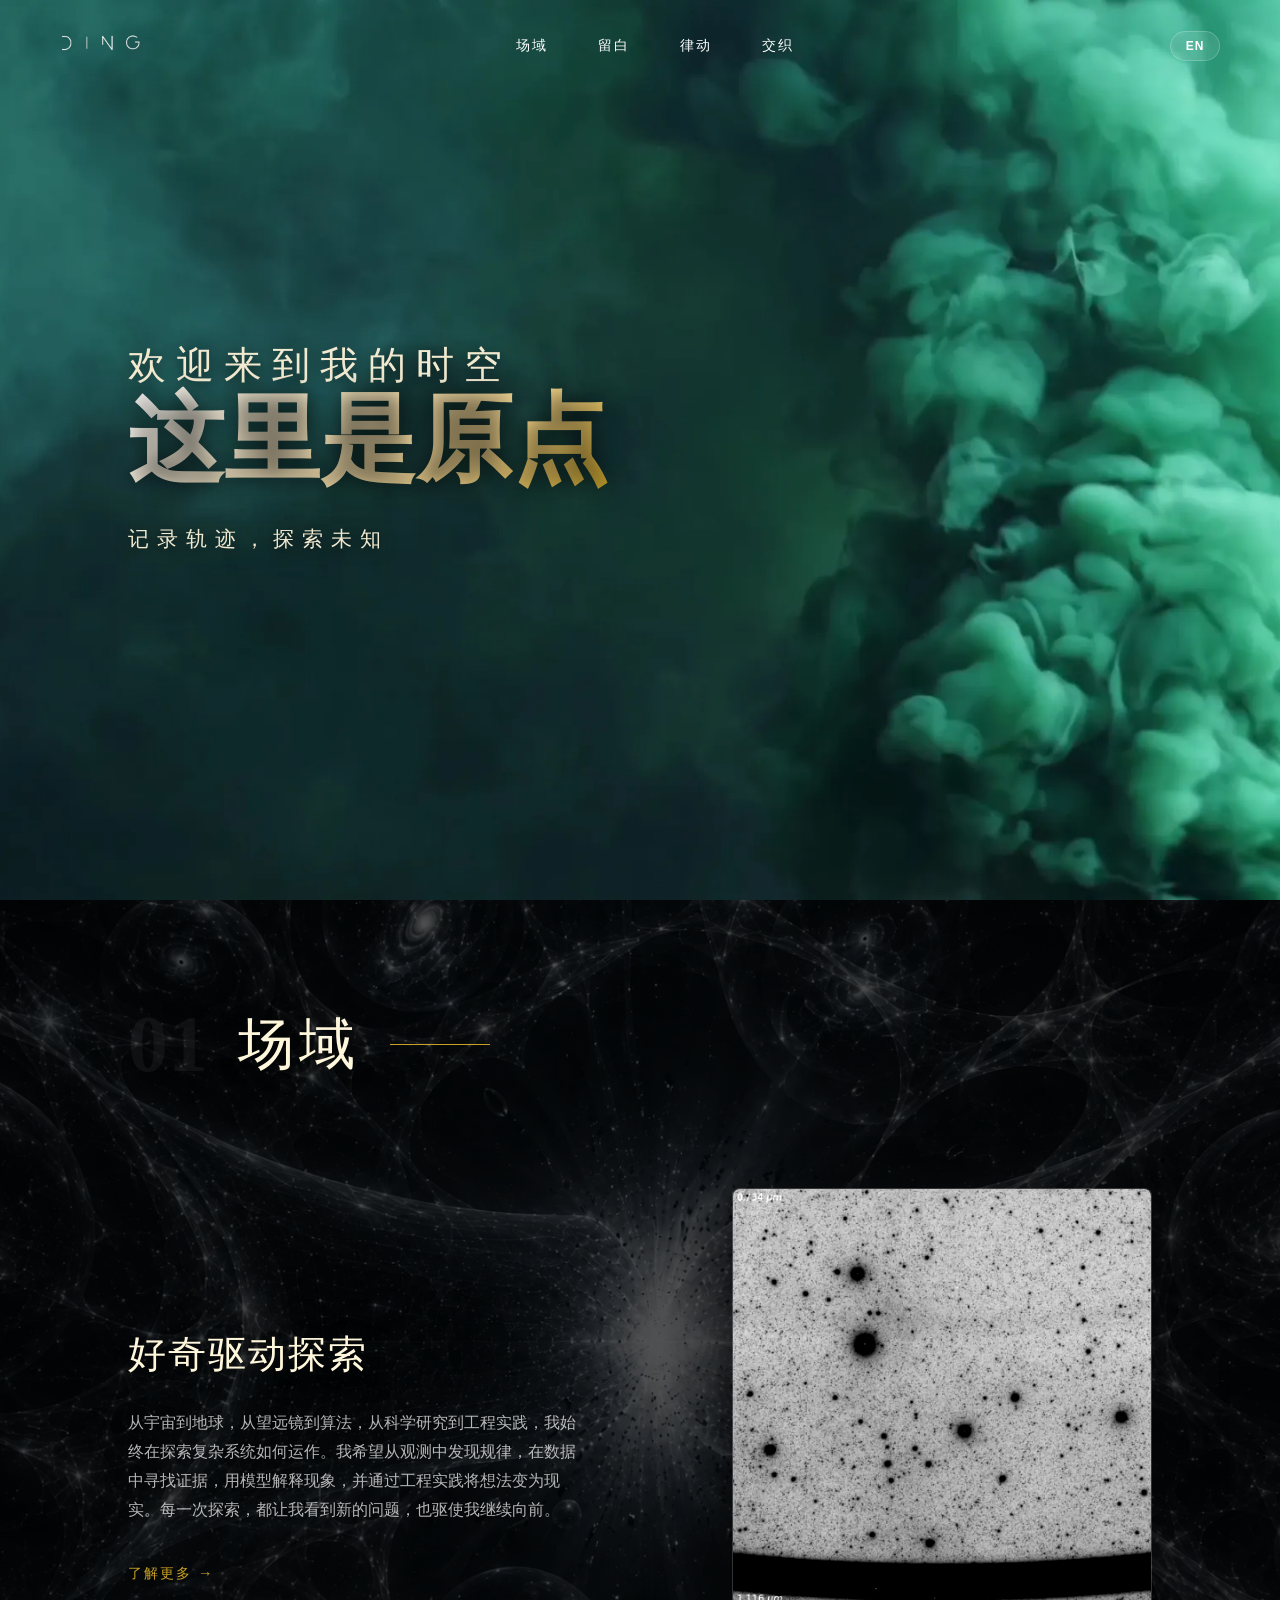
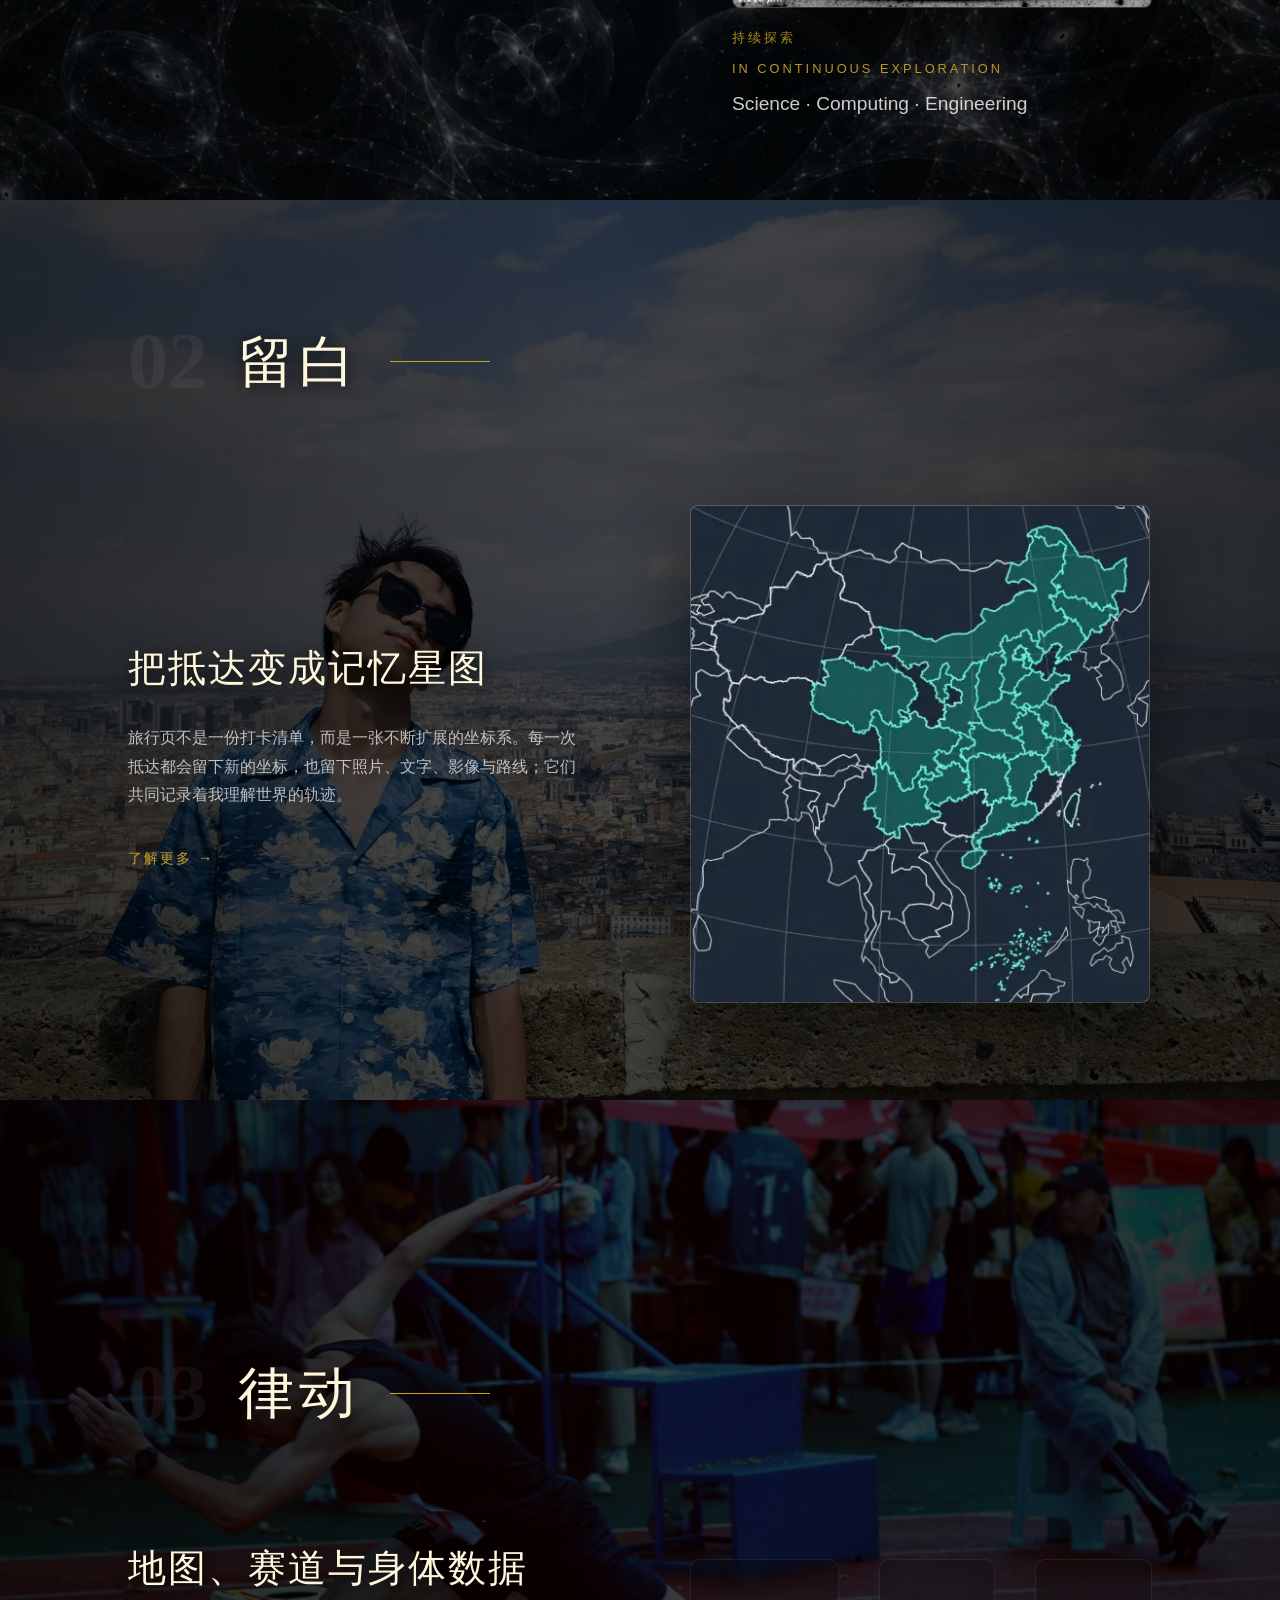
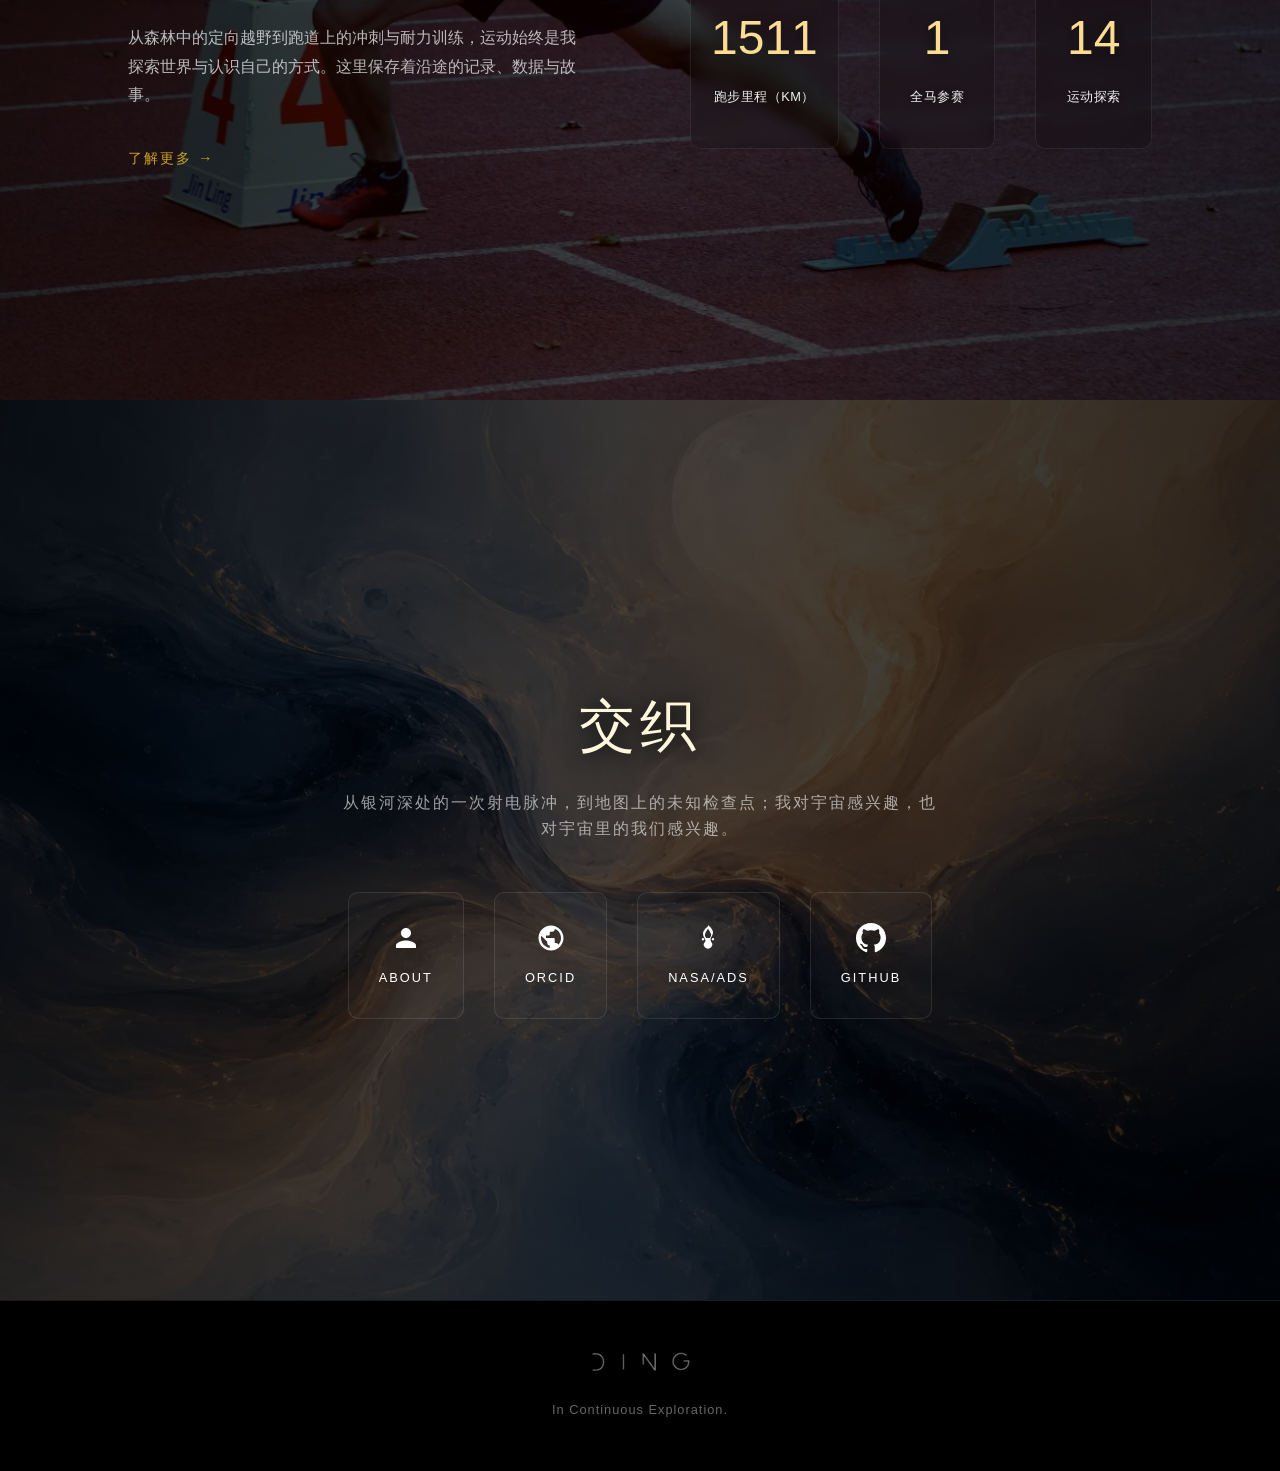
==== commit b7fe4fe4: "Optimize20260730" ====
--- a/index.html
+++ b/index.html
@@ -7,7 +7,7 @@
     <title>原点 | Personal Homepage</title>
     <link rel="preload" as="image" href="images/mobile/1024/home.webp" media="(max-width: 768px)" fetchpriority="high">
     <link rel="preload" as="image" href="images/home.webp" media="(min-width: 769px)" fetchpriority="high">
-    <link rel="stylesheet" href="css/style.css?v=mobile-home-20260605">
+    <link rel="stylesheet" href="css/style.css?v=transition-20260730">
 </head>
 <body data-lang="zh">
     <!-- 加载屏 -->
@@ -256,6 +256,6 @@
         </div>
     </footer>
 
-    <script src="js/main.js?v=performance-20260730"></script>
+    <script src="js/main.js?v=transition-20260730"></script>
 </body>
 </html>
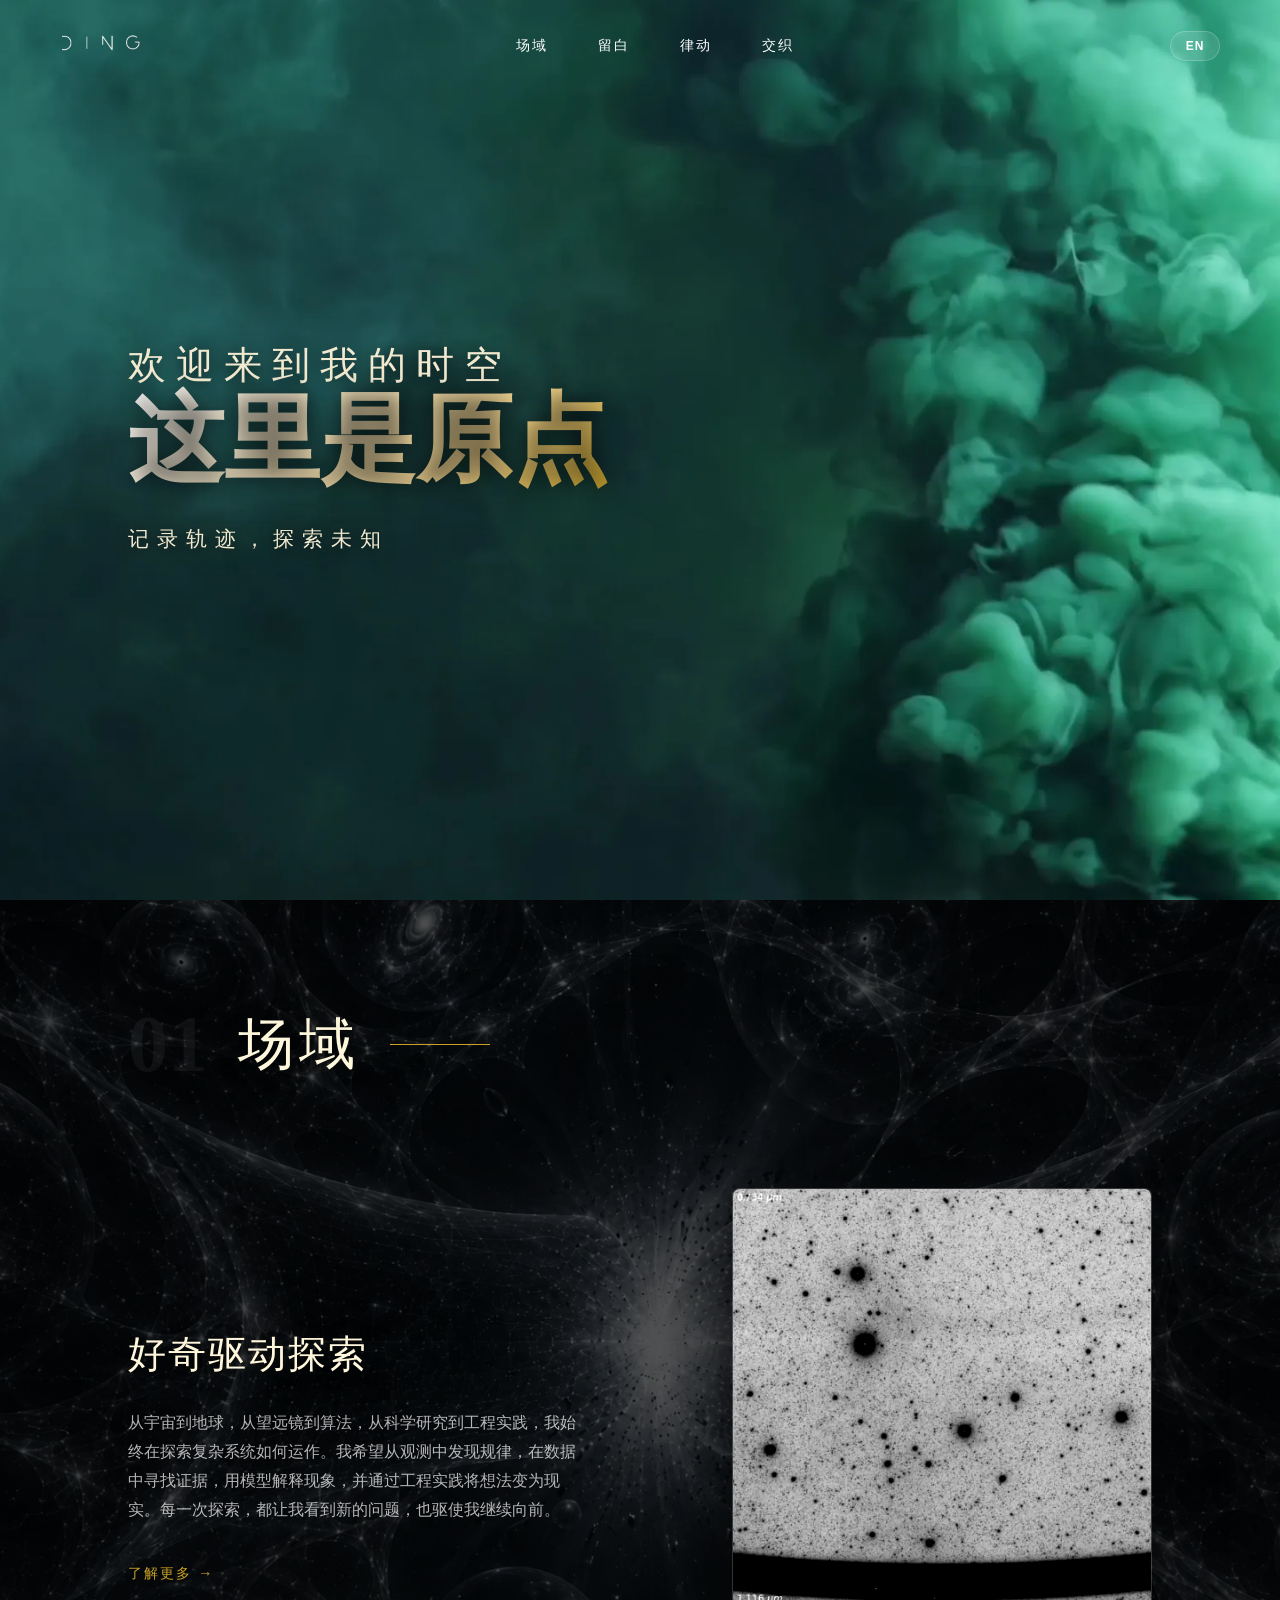
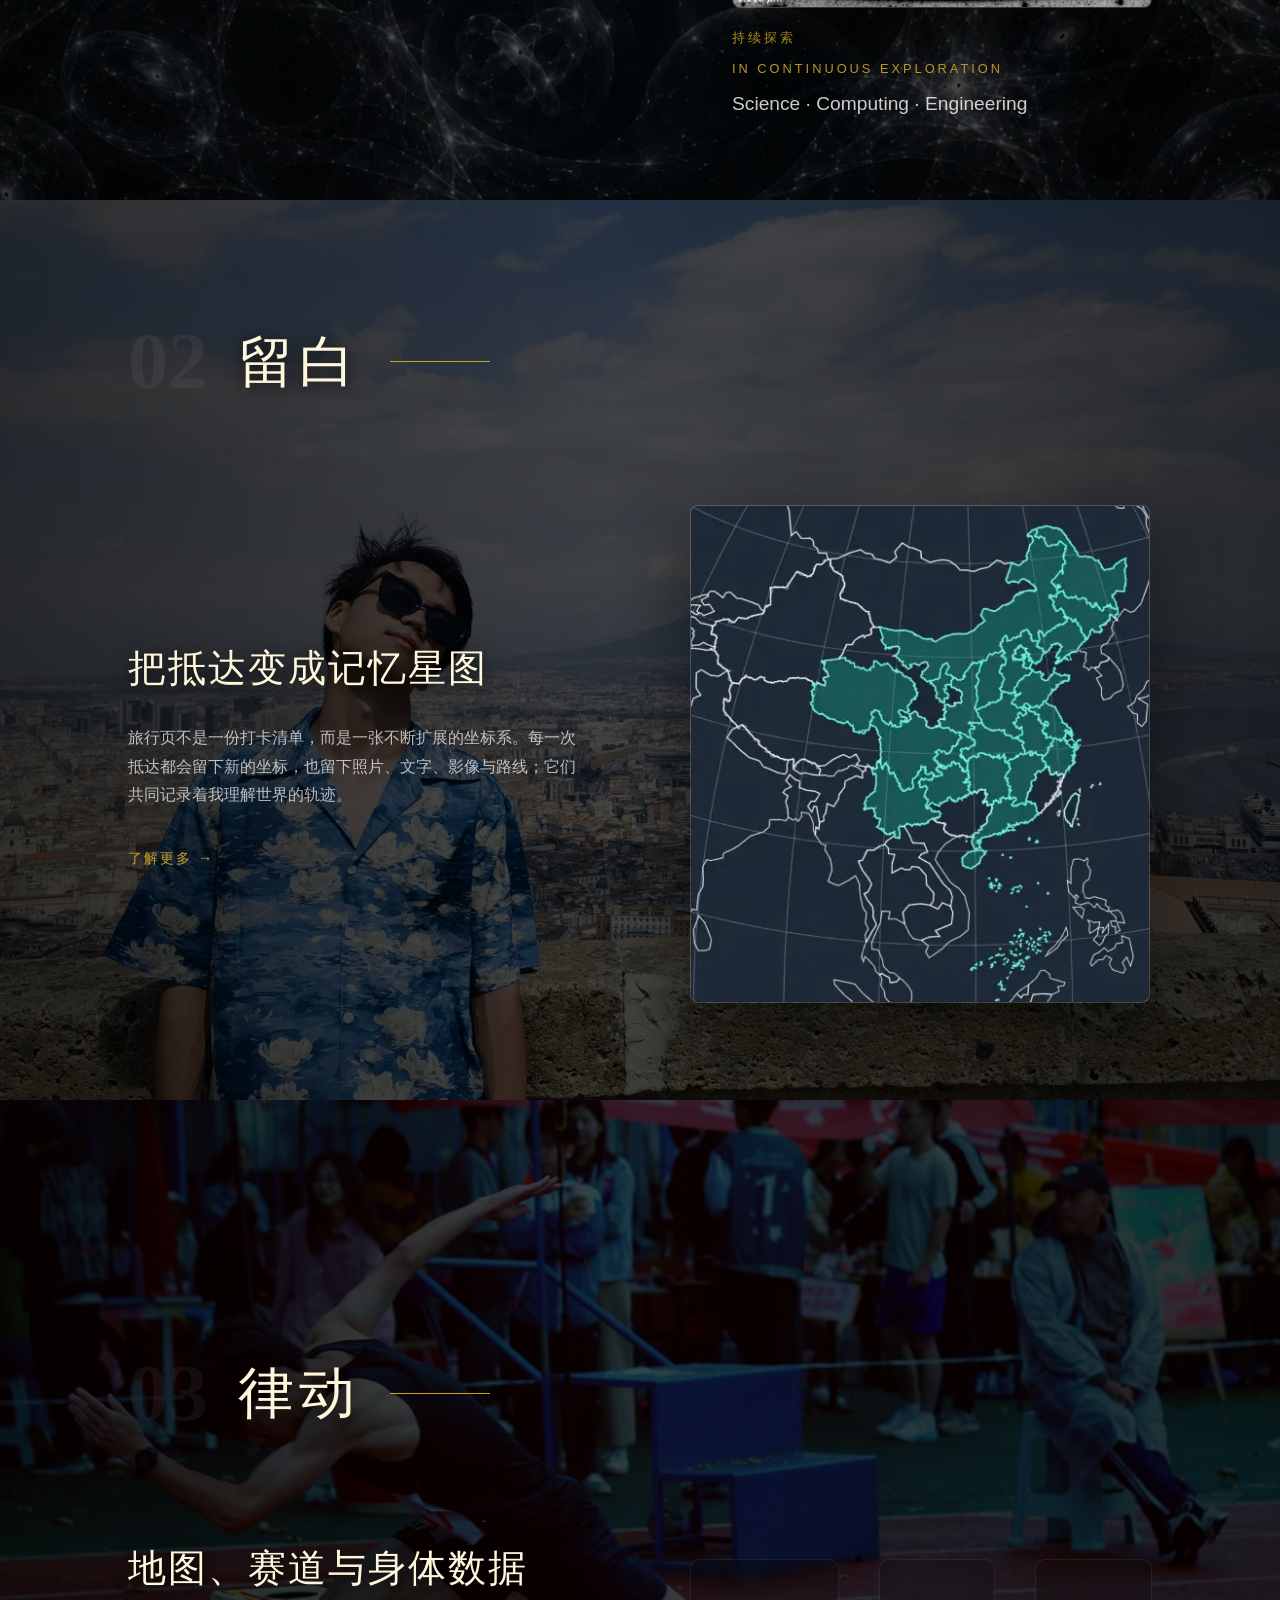
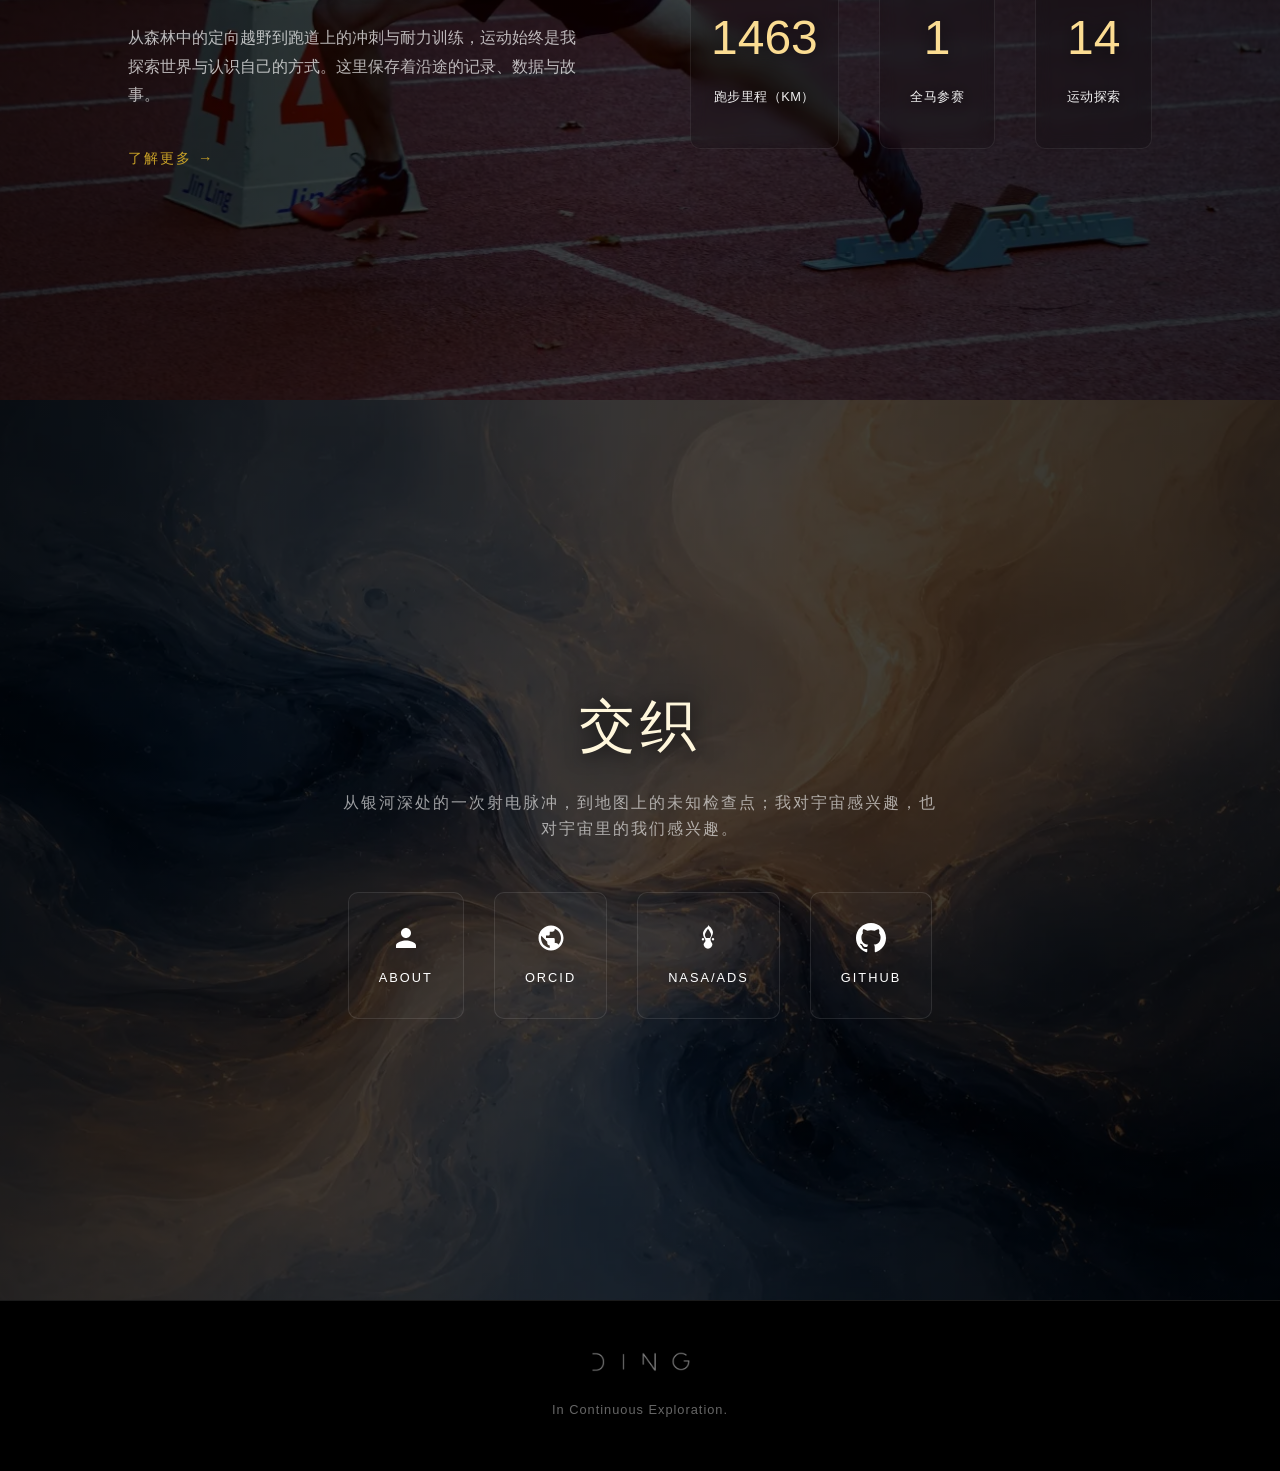
==== commit 0ba736ed: "Optimize20260730" ====
--- a/index.html
+++ b/index.html
@@ -7,7 +7,7 @@
     <title>原点 | Personal Homepage</title>
     <link rel="preload" as="image" href="images/mobile/1024/home.webp" media="(max-width: 768px)" fetchpriority="high">
     <link rel="preload" as="image" href="images/home.webp" media="(min-width: 769px)" fetchpriority="high">
-    <link rel="stylesheet" href="css/style.css?v=transition-20260730">
+    <link rel="stylesheet" href="css/style.css?v=transition-safe-20260730">
 </head>
 <body data-lang="zh">
     <!-- 加载屏 -->
@@ -256,6 +256,6 @@
         </div>
     </footer>
 
-    <script src="js/main.js?v=transition-20260730"></script>
+    <script src="js/main.js?v=transition-safe-20260730"></script>
 </body>
 </html>
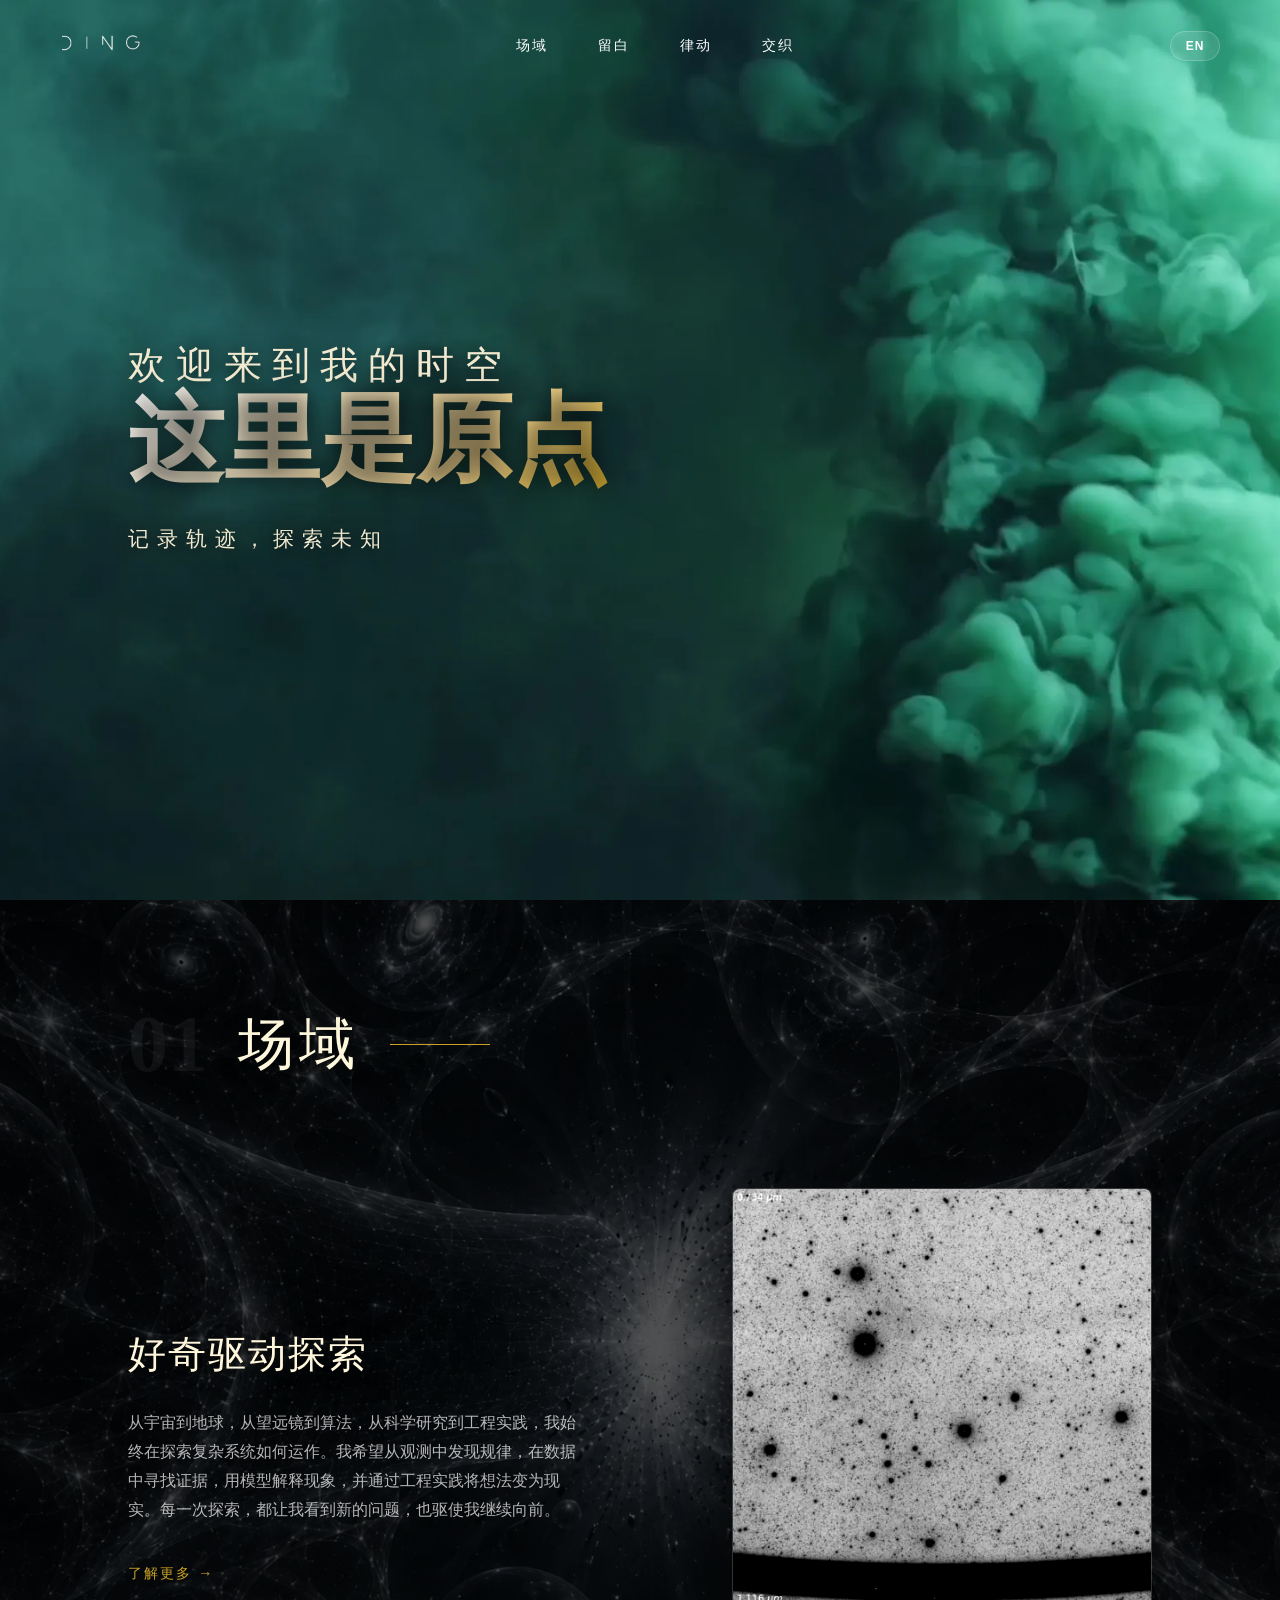
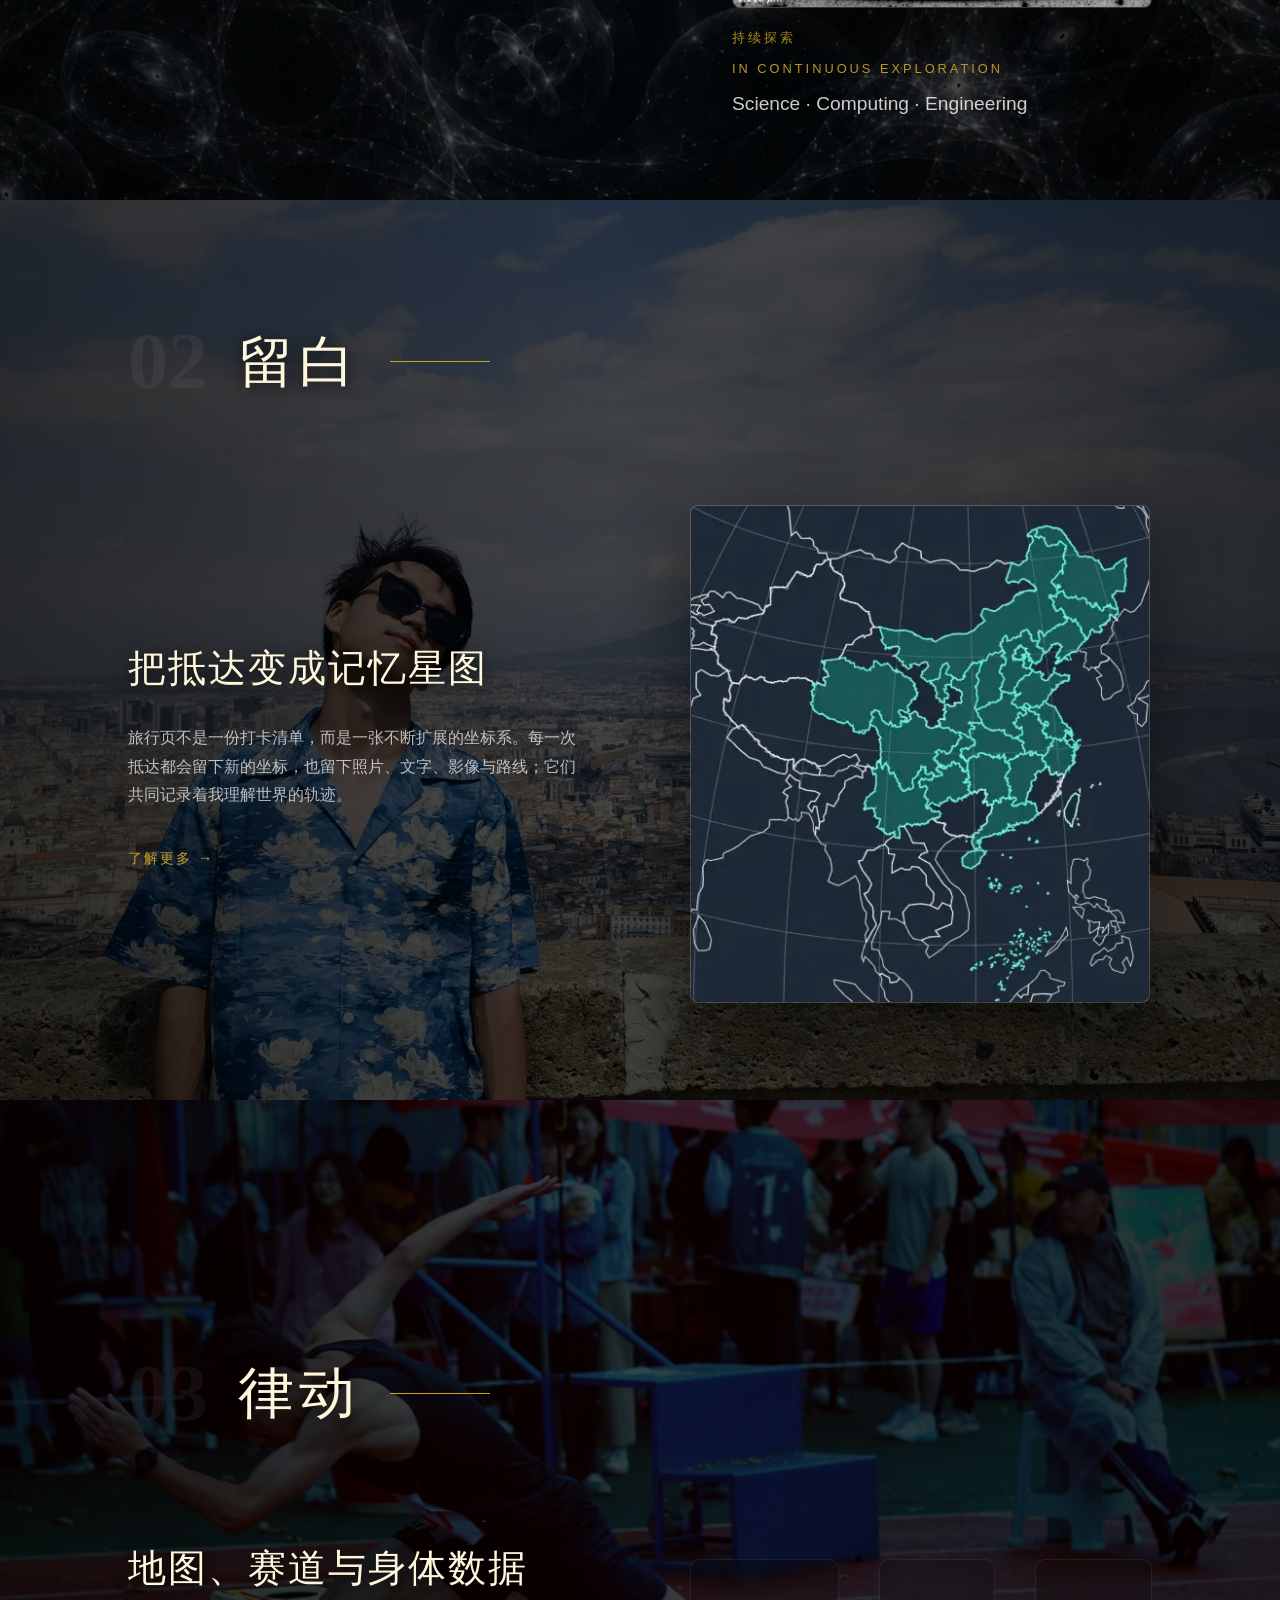
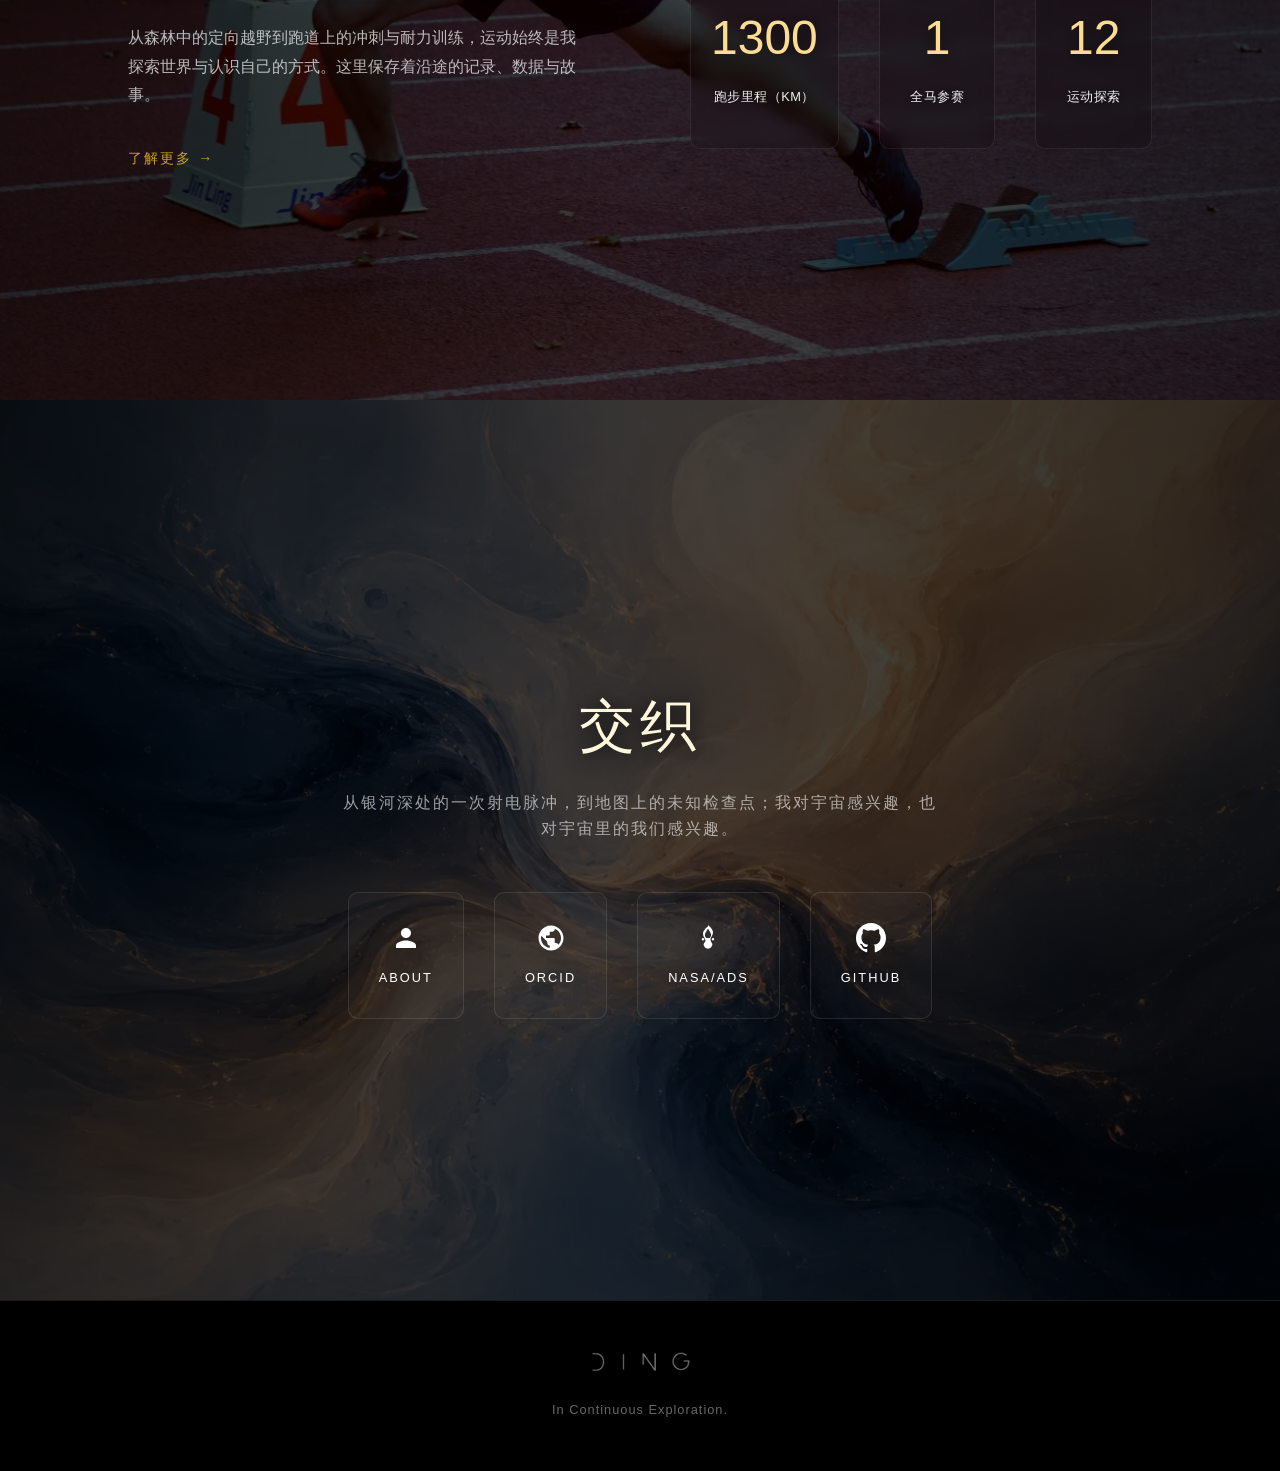
==== commit 3a039e79: "Optimize20260730" ====
--- a/index.html
+++ b/index.html
@@ -7,7 +7,7 @@
     <title>原点 | Personal Homepage</title>
     <link rel="preload" as="image" href="images/mobile/1024/home.webp" media="(max-width: 768px)" fetchpriority="high">
     <link rel="preload" as="image" href="images/home.webp" media="(min-width: 769px)" fetchpriority="high">
-    <link rel="stylesheet" href="css/style.css?v=transition-safe-20260730">
+    <link rel="stylesheet" href="css/style.css?v=transition-direct-20260730">
 </head>
 <body data-lang="zh">
     <!-- 加载屏 -->
@@ -256,6 +256,6 @@
         </div>
     </footer>
 
-    <script src="js/main.js?v=transition-safe-20260730"></script>
+    <script src="js/main.js?v=transition-direct-20260730"></script>
 </body>
 </html>
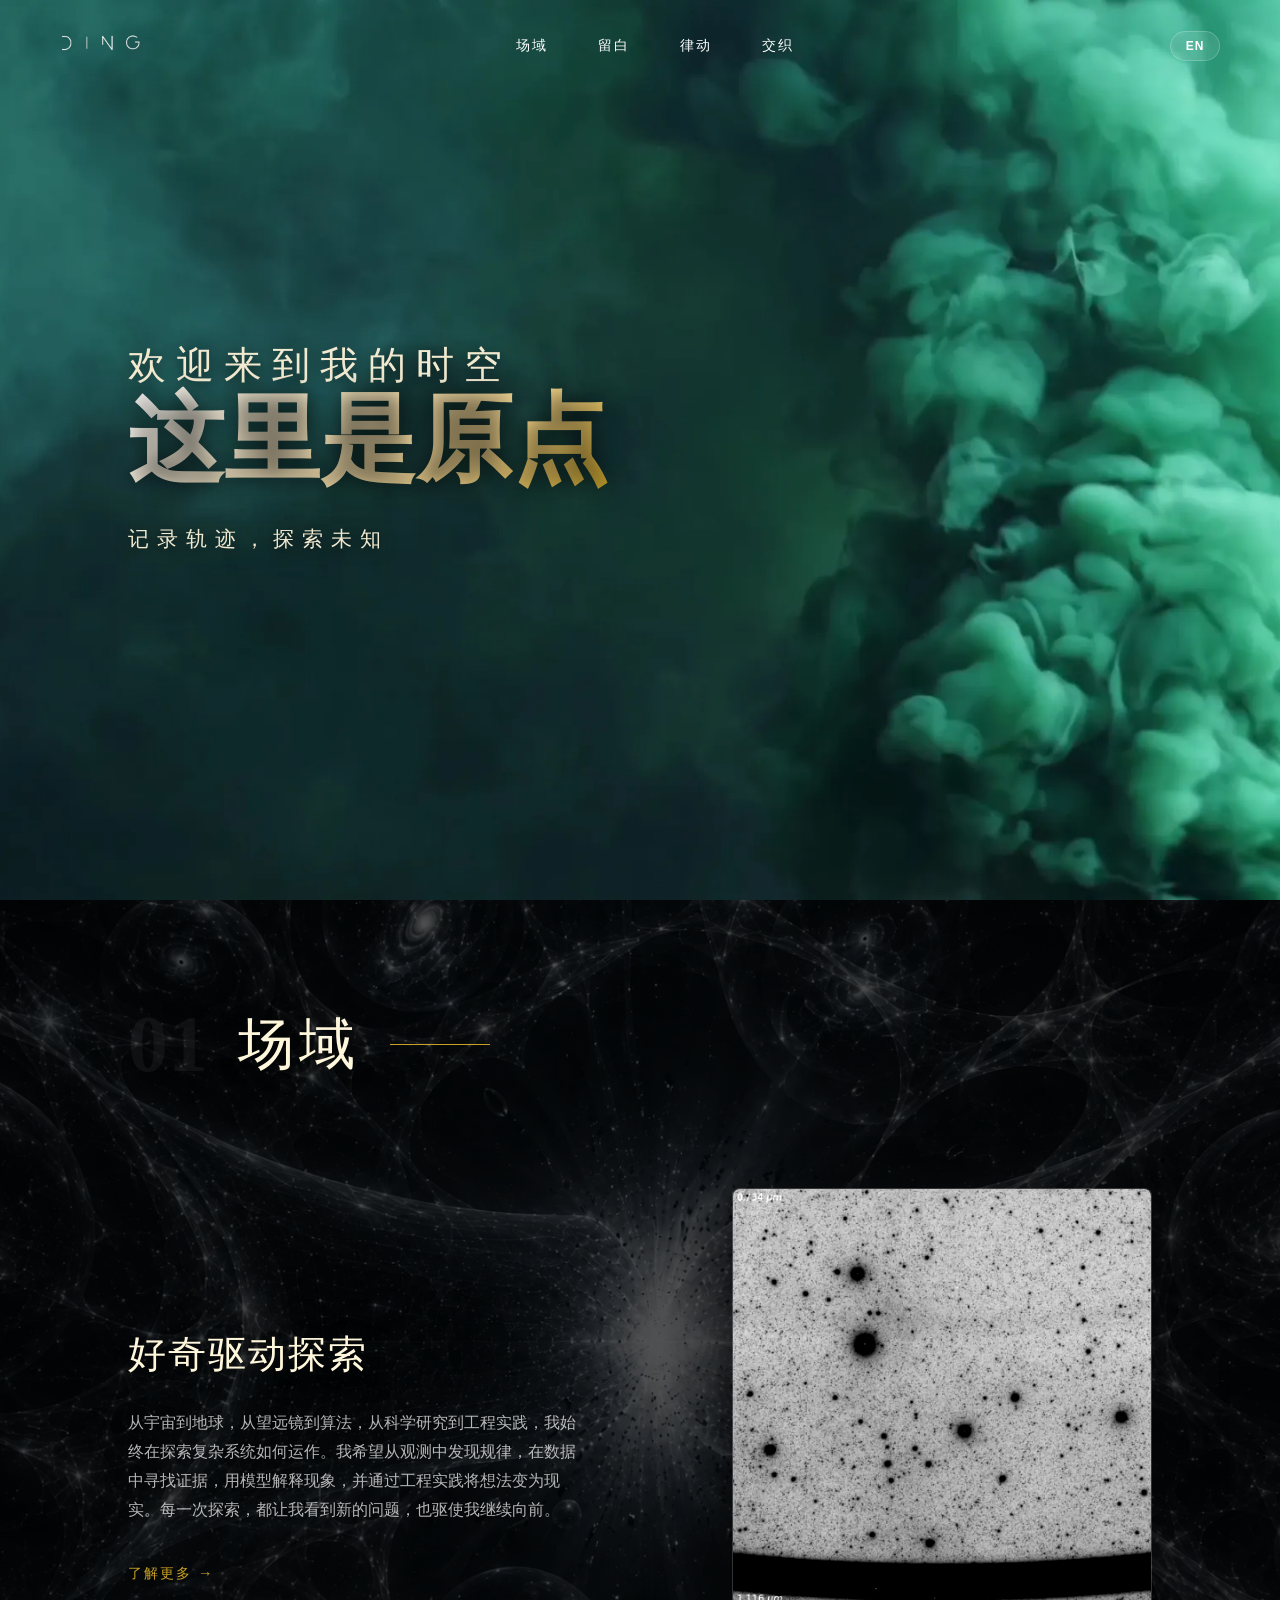
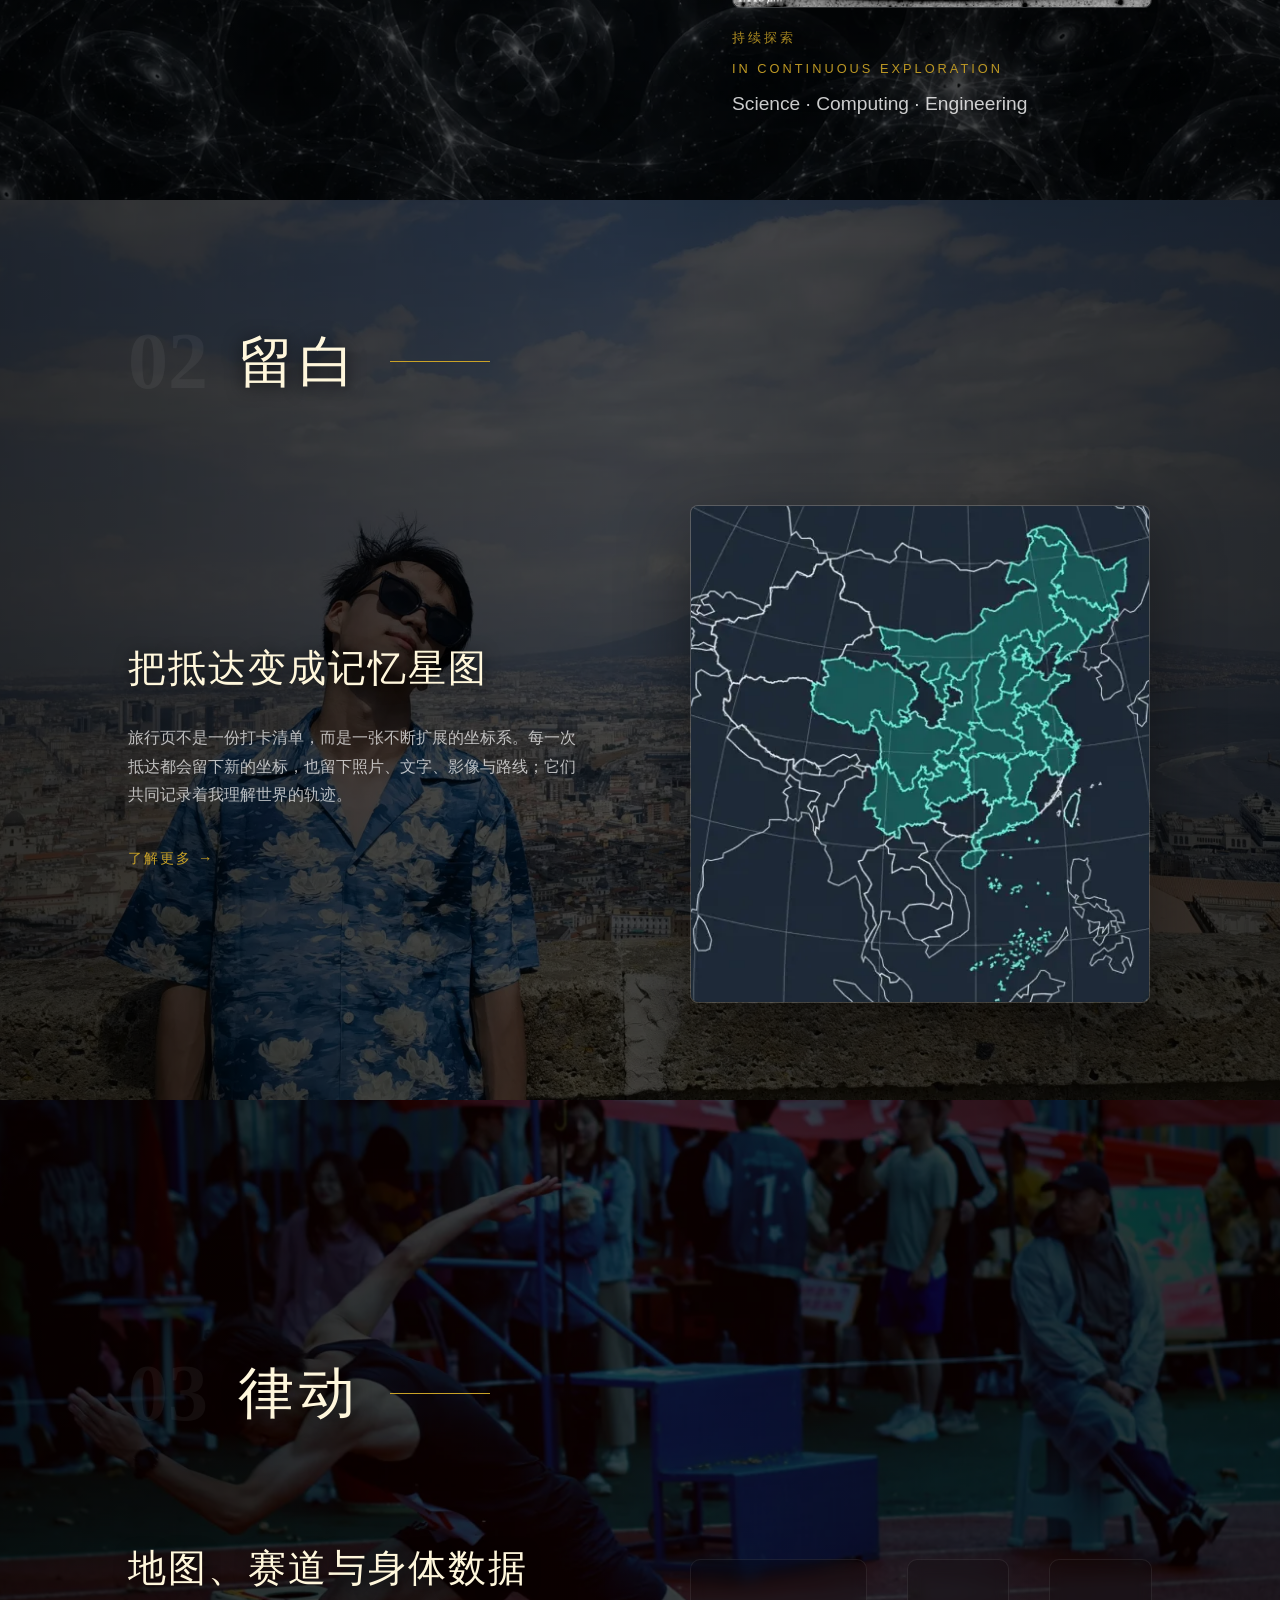
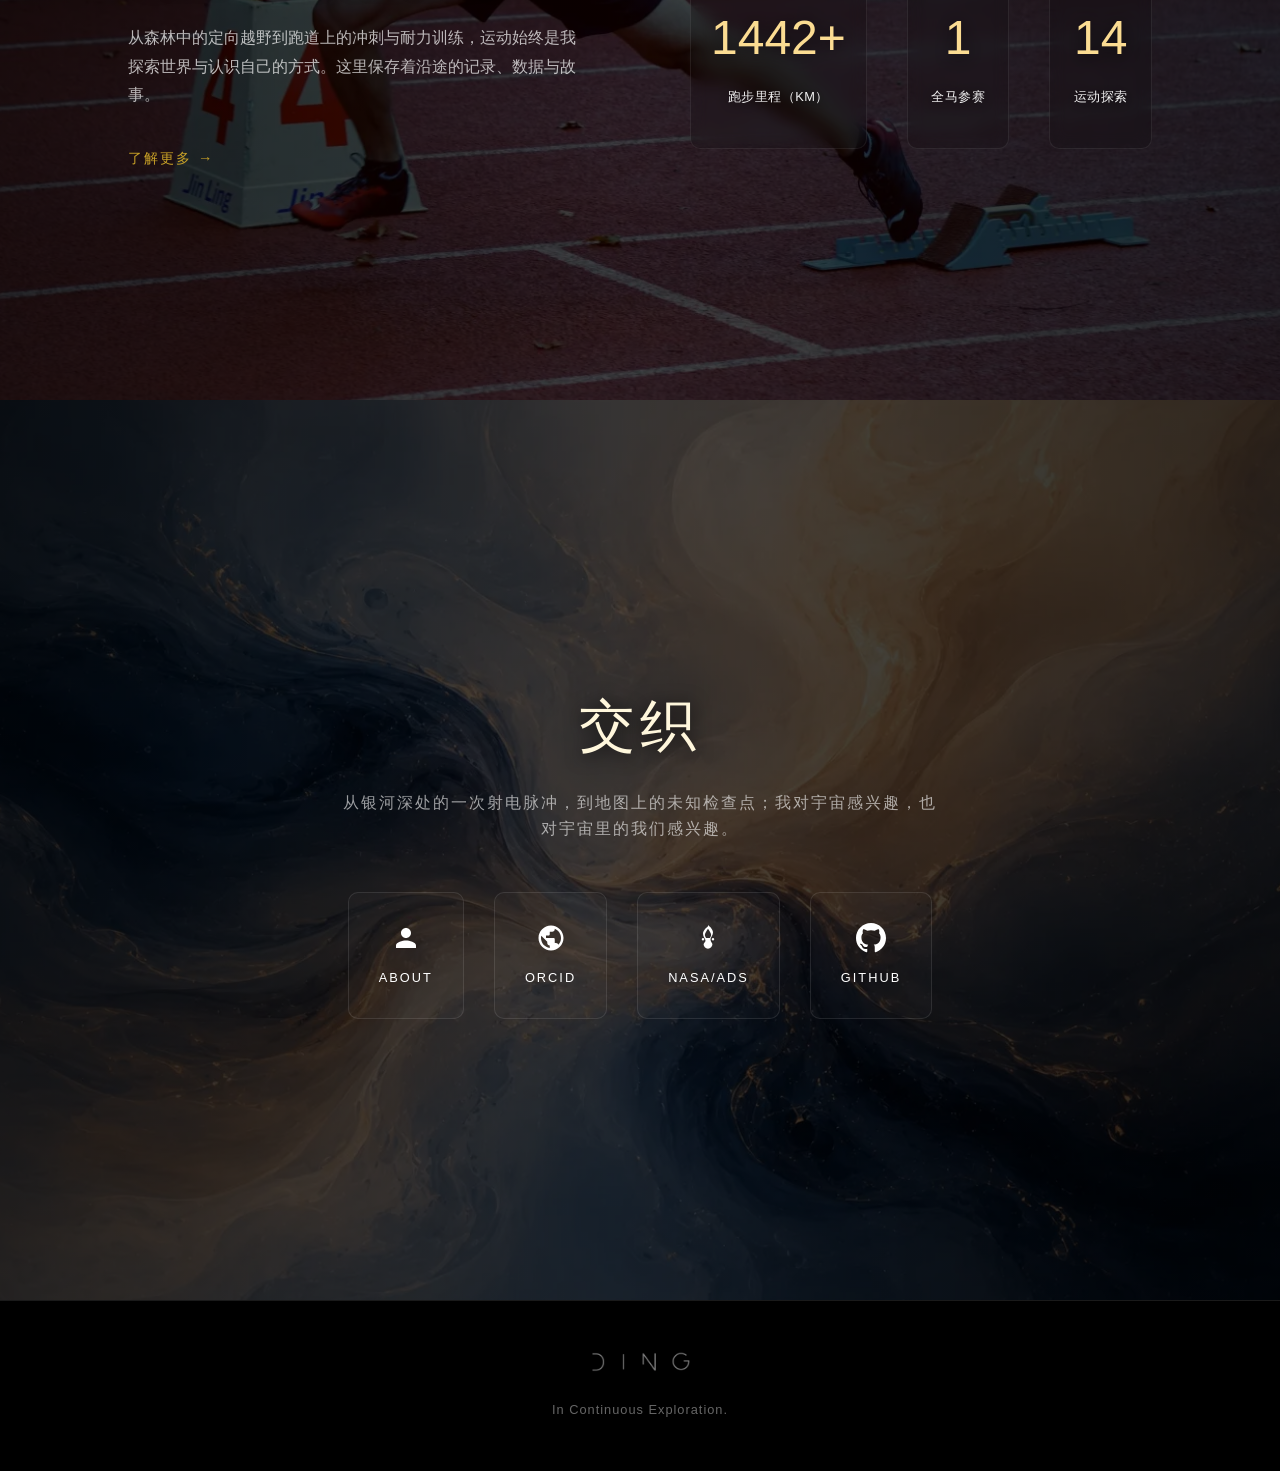
==== commit 84ff25ad: "Update20260829" ====
--- a/index.html
+++ b/index.html
@@ -183,7 +183,7 @@
                 <div class="content-visual">
                     <div class="stats-grid">
                         <div class="stat-item">
-                            <span class="stat-number" data-target="1658">0</span>
+                            <span class="stat-number" data-target="1600" data-suffix="+">0</span>
                             <span class="stat-label lang-zh">跑步里程（KM）</span>
                             <span class="stat-label lang-en">Distance(KM)</span>
                         </div>
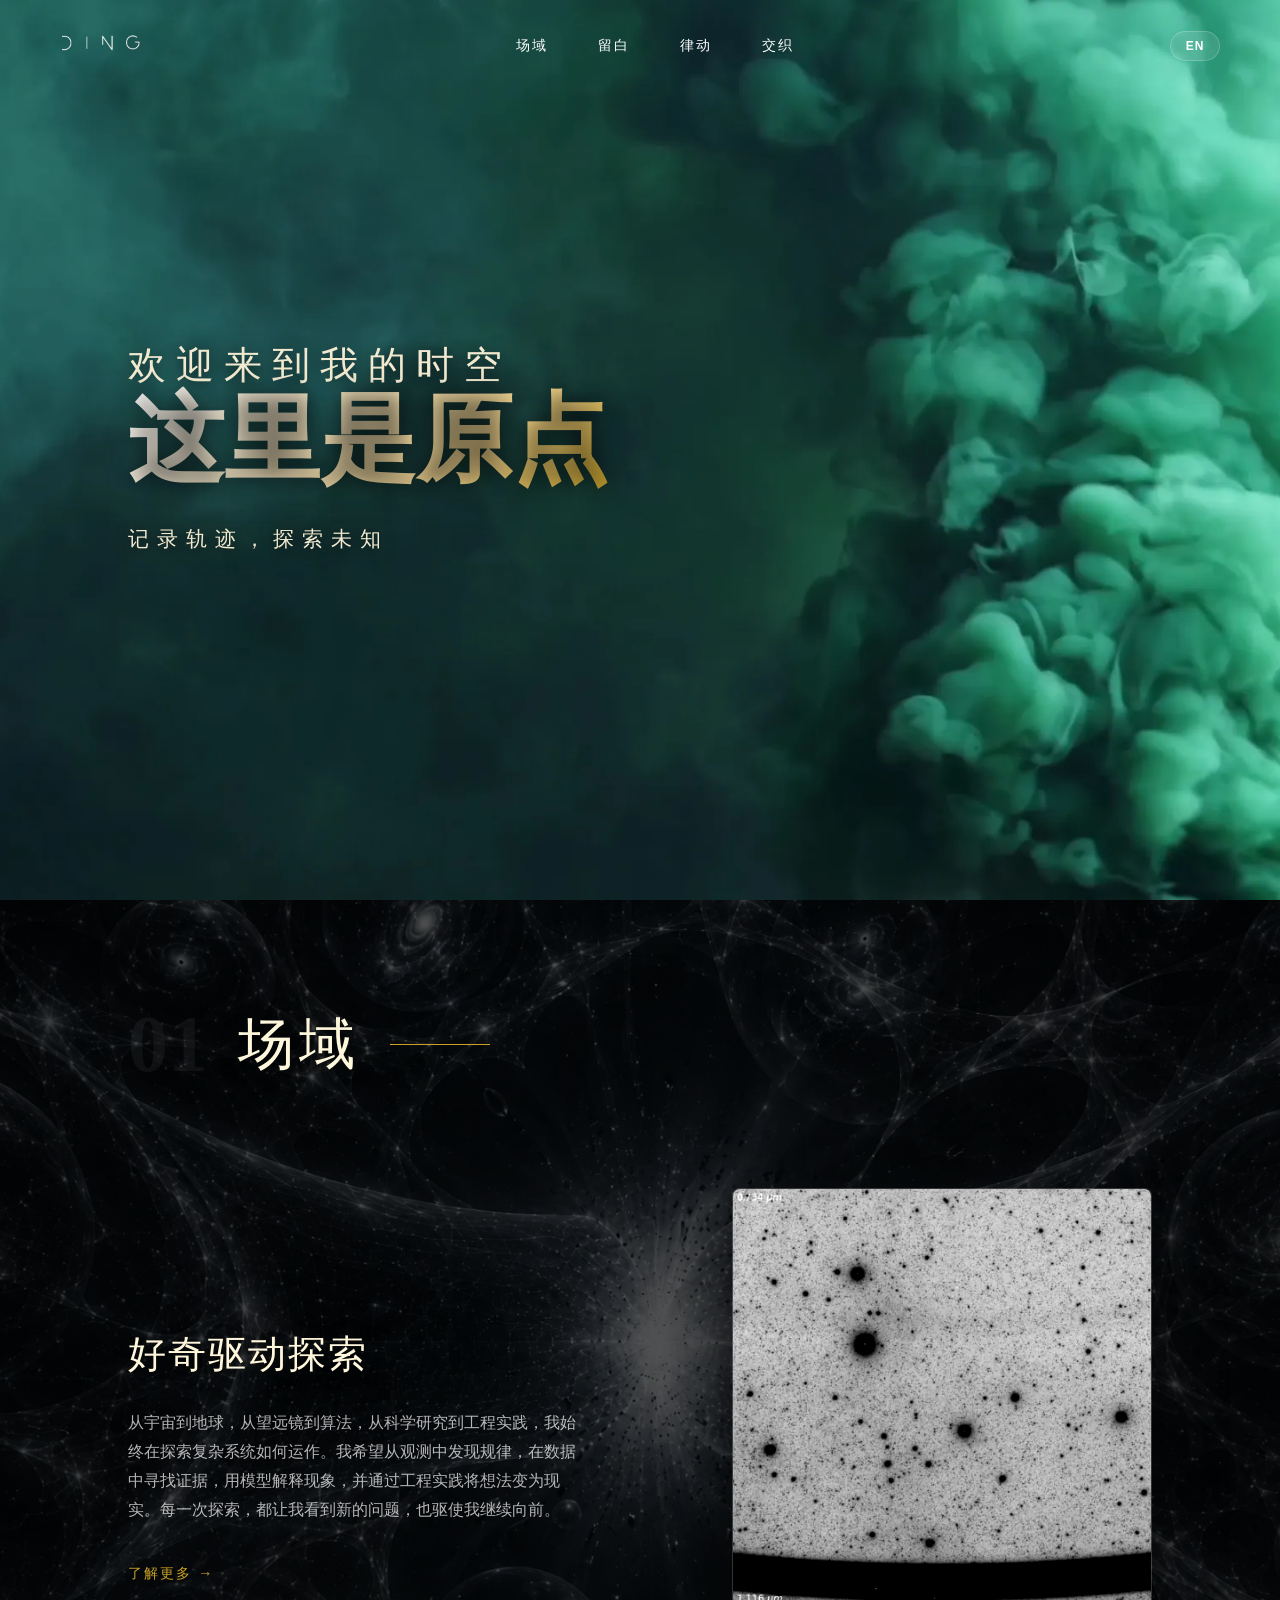
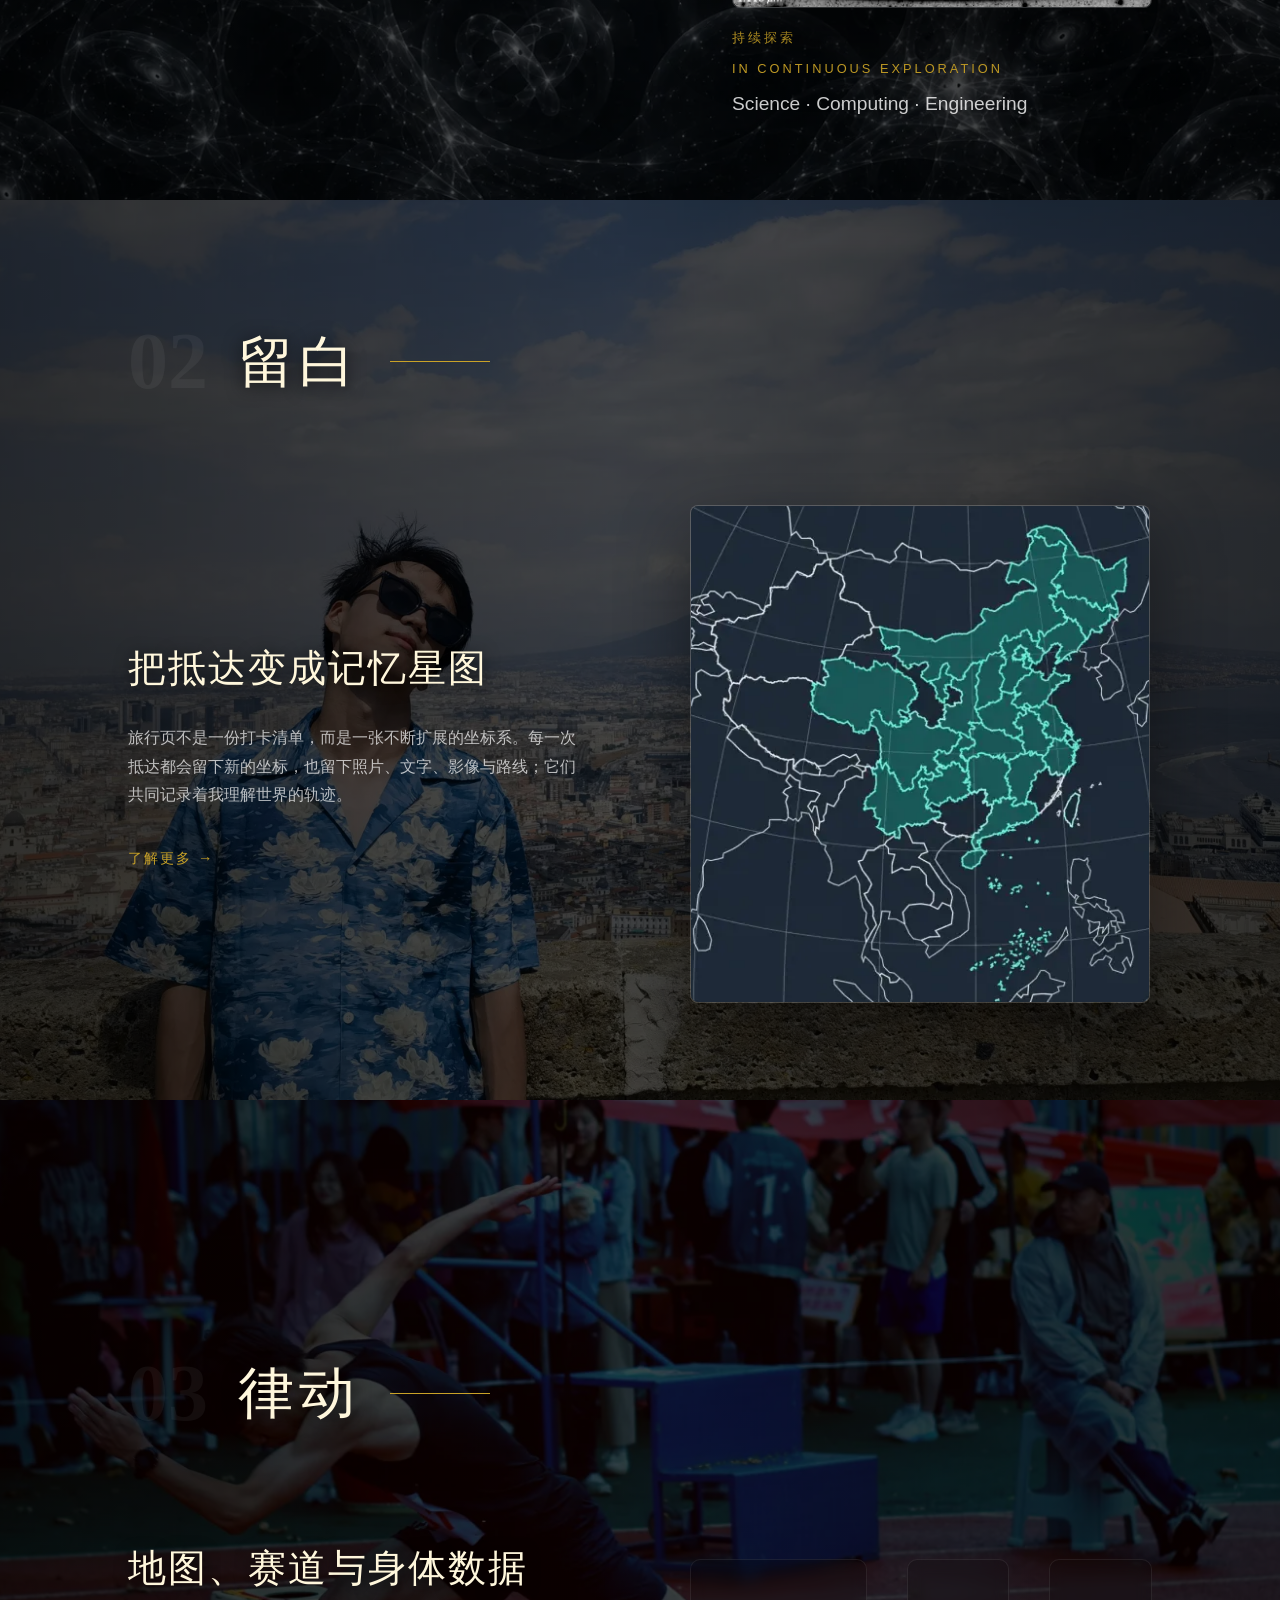
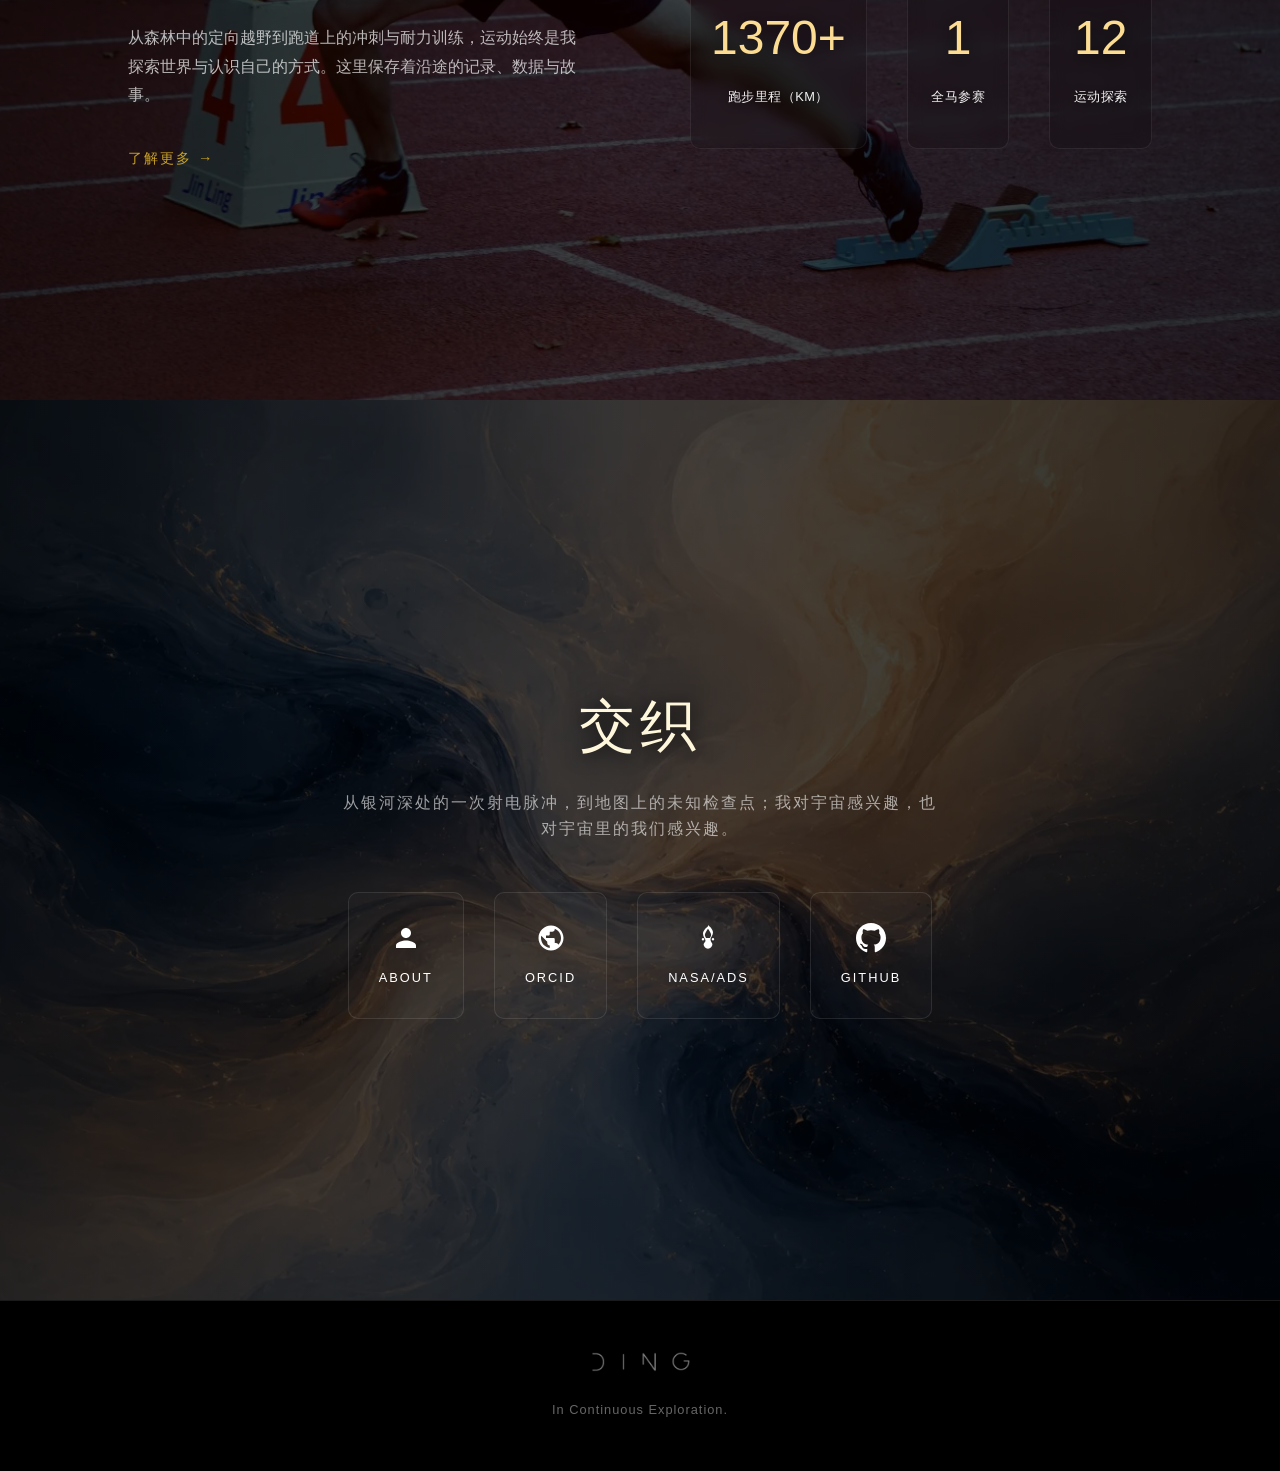
==== commit 3b875762: "Update20261008" ====
--- a/index.html
+++ b/index.html
@@ -183,7 +183,7 @@
                 <div class="content-visual">
                     <div class="stats-grid">
                         <div class="stat-item">
-                            <span class="stat-number" data-target="1600" data-suffix="+">0</span>
+                            <span class="stat-number" data-target="1700" data-suffix="+">0</span>
                             <span class="stat-label lang-zh">跑步里程（KM）</span>
                             <span class="stat-label lang-en">Distance(KM)</span>
                         </div>
